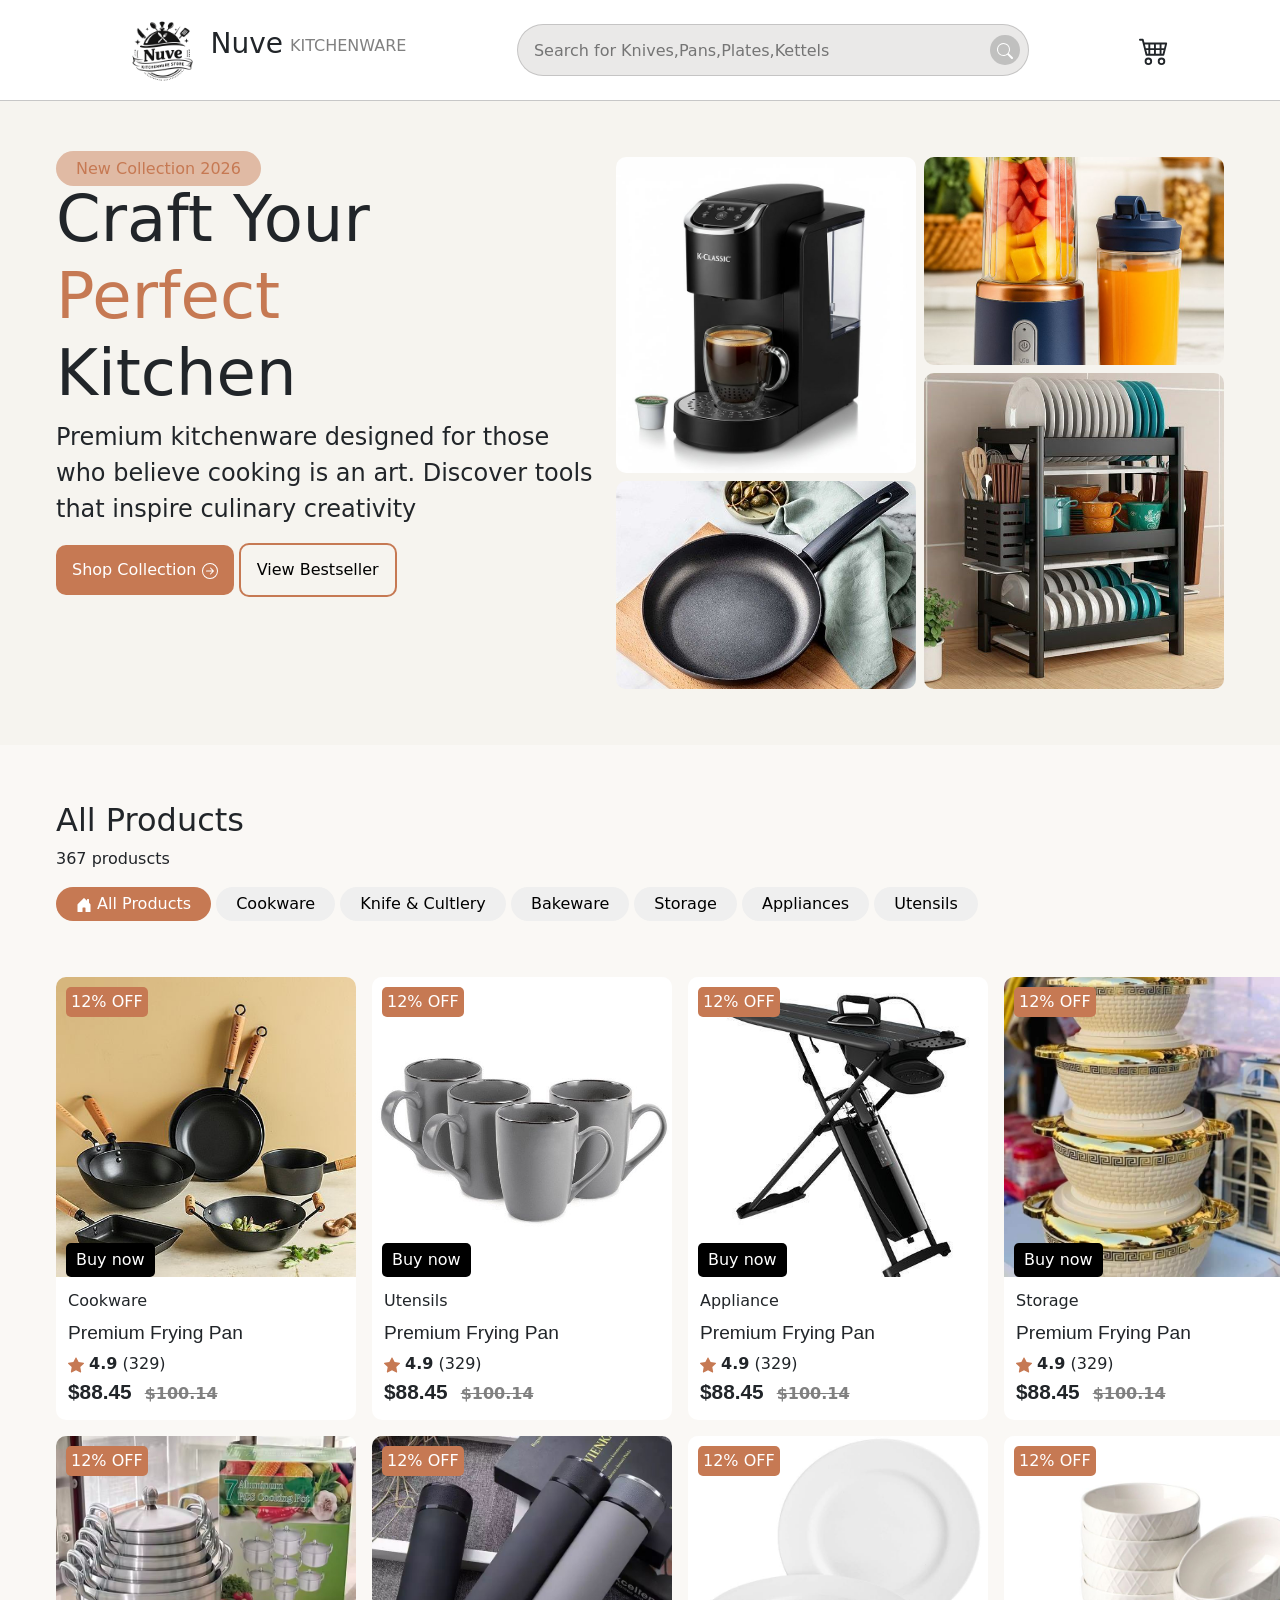
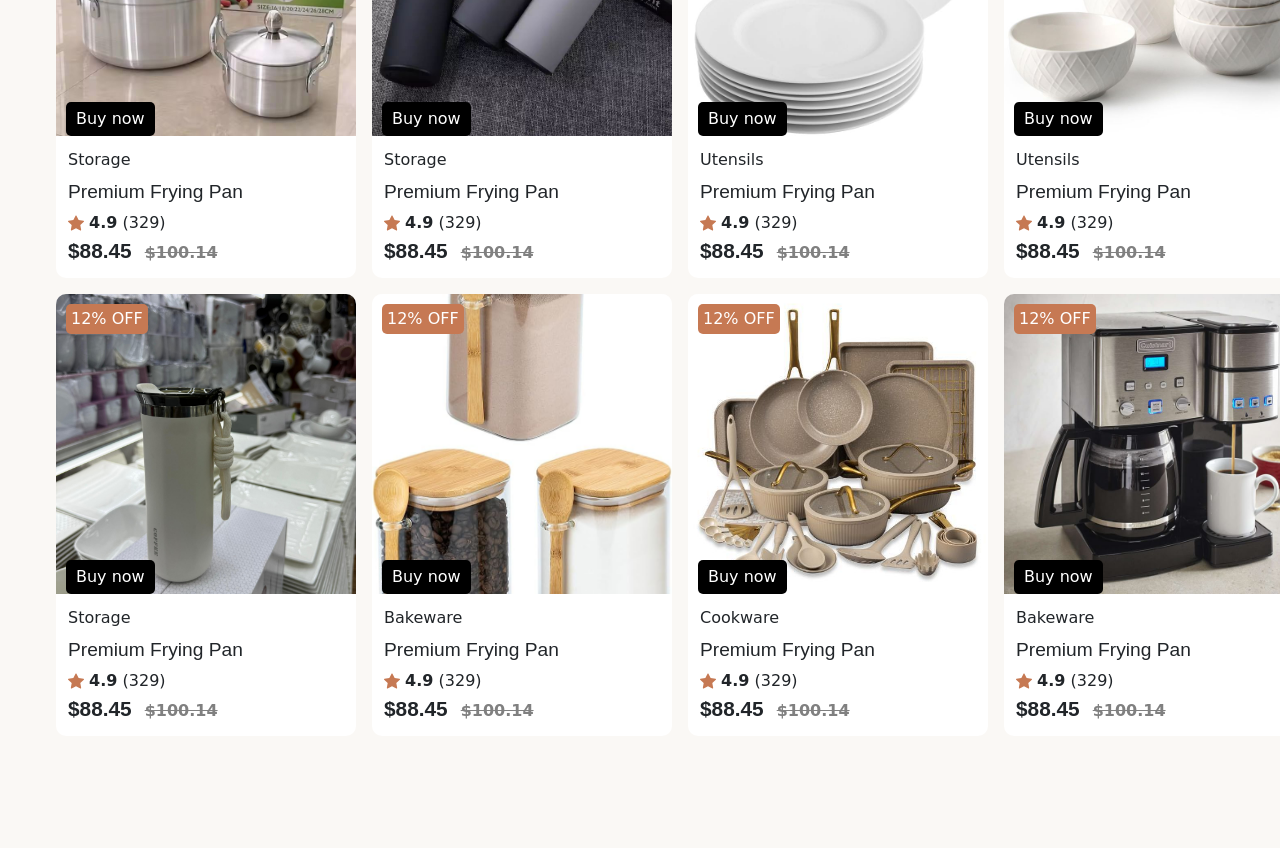
==== pages/index.html @ c063b645 "first commit" ====
<!DOCTYPE html>
<html lang="en">
<head>
    <meta charset="UTF-8">
    <meta name="viewport" content="width=device-width, initial-scale=1.0">
    <title>Nuve kitchenware</title>
    <link href="https://cdn.jsdelivr.net/npm/bootstrap@5.3.8/dist/css/bootstrap.min.css" rel="stylesheet" integrity="sha384-sRIl4kxILFvY47J16cr9ZwB07vP4J8+LH7qKQnuqkuIAvNWLzeN8tE5YBujZqJLB" crossorigin="anonymous">
    <link rel="icon" href="../images/Nuve Kitchenware logo design.png">
    <link rel="stylesheet" href="../css/main.css">
</head>
<body>
    <header>
            <div class="headerIcon">
                <div class="logo">
                    <img src="../images/Nuve Kitchenware logo design copy.png" alt="">
                </div>
                <div class="companyName">
                    <h3>Nuve</h3>
                    <p>KITCHENWARE</p>
                </div>  
            </div>

            <div class="searchbar" tabindex="0">
                <input type="search" placeholder="Search for Knives,Pans,Plates,Kettels">
                <button class="search">
                <svg xmlns="http://www.w3.org/2000/svg" width="16" height="16" fill="currentColor" class="bi bi-search" viewBox="0 0 16 16">
                <path d="M11.742 10.344a6.5 6.5 0 1 0-1.397 1.398h-.001q.044.06.098.115l3.85 3.85a1 1 0 0 0 1.415-1.414l-3.85-3.85a1 1 0 0 0-.115-.1zM12 6.5a5.5 5.5 0 1 1-11 0 5.5 5.5 0 0 1 11 0"/>
                </svg>
                </button>
            </div>

            <div class="cart">
                <svg xmlns="http://www.w3.org/2000/svg" width="30" height="30" fill="currentColor" class="bi bi-cart4" viewBox="0 0 16 16">
                <path d="M0 2.5A.5.5 0 0 1 .5 2H2a.5.5 0 0 1 .485.379L2.89 4H14.5a.5.5 0 0 1 .485.621l-1.5 6A.5.5 0 0 1 13 11H4a.5.5 0 0 1-.485-.379L1.61 3H.5a.5.5 0 0 1-.5-.5M3.14 5l.5 2H5V5zM6 5v2h2V5zm3 0v2h2V5zm3 0v2h1.36l.5-2zm1.11 3H12v2h.61zM11 8H9v2h2zM8 8H6v2h2zM5 8H3.89l.5 2H5zm0 5a1 1 0 1 0 0 2 1 1 0 0 0 0-2m-2 1a2 2 0 1 1 4 0 2 2 0 0 1-4 0m9-1a1 1 0 1 0 0 2 1 1 0 0 0 0-2m-2 1a2 2 0 1 1 4 0 2 2 0 0 1-4 0"/>
                </svg>
            </div>

    </header>

    <section class="landing-section ">
        <div>
            <span class="newCollection">New Collection <span class="year">2025</span></span>
            <h1>Craft Your <span class="colored">Perfect</span><br>
             Kitchen
            </h1>
            <p>Premium kitchenware designed for those who believe cooking is an art. Discover tools that inspire culinary creativity</p>
            <div class="buttons">
                <button class="viewshop">
                    Shop Collection  
                    <svg xmlns="http://www.w3.org/2000/svg" width="16" height="16" fill="currentColor" class="bi bi-arrow-right-circle" viewBox="0 0 16 16">
                    <path fill-rule="evenodd" d="M1 8a7 7 0 1 0 14 0A7 7 0 0 0 1 8m15 0A8 8 0 1 1 0 8a8 8 0 0 1 16 0M4.5 7.5a.5.5 0 0 0 0 1h5.793l-2.147 2.146a.5.5 0 0 0 .708.708l3-3a.5.5 0 0 0 0-.708l-3-3a.5.5 0 1 0-.708.708L10.293 7.5z"/>
                    </svg>
                </button>
                <button class="viewBestSeller">
                    View Bestseller
                </button>
            </div>
        </div>

        <div class="example-pics">
            <div id="grid1"> <img src="../images/K-Classic Single Serve K-Cup Pod Coffee Maker_ Fast and Convenient Coffee at Home.jpg" alt=""></div>
            <div id="grid2"><img src="../images/blenderrrr.jpg" alt=""></div>
            <div id="grid3"><img src="../images/Essteele Per Natura Nonstick Induction Open Skillet 20cm _ David Jones.jpg" alt=""></div>
            <div id="grid4"> <img src="../images/dish rack22.jpg" alt=""></div>
        </div>
    </section>

    <section class="productList">
        <h2>All Products</h2>
        <p><span class="totalNumberOfproduscts">367 produscts</span></p>
        <div class="categories">
            <button class="btnCOLOR allProductsbtn">
                <svg xmlns="http://www.w3.org/2000/svg" width="16" height="16" fill="currentColor" class="bi bi-house-door-fill" viewBox="0 0 16 16">
                <path d="M6.5 14.5v-3.505c0-.245.25-.495.5-.495h2c.25 0 .5.25.5.5v3.5a.5.5 0 0 0 .5.5h4a.5.5 0 0 0 .5-.5v-7a.5.5 0 0 0-.146-.354L13 5.793V2.5a.5.5 0 0 0-.5-.5h-1a.5.5 0 0 0-.5.5v1.293L8.354 1.146a.5.5 0 0 0-.708 0l-6 6A.5.5 0 0 0 1.5 7.5v7a.5.5 0 0 0 .5.5h4a.5.5 0 0 0 .5-.5"/>
                </svg> All Products
            </button>
            <button class="CookwareBtn">
                Cookware
            </button>
            <button>
                Knife & Cultlery
            </button>
            <button class="bakewareBtn">
                Bakeware
            </button>
            <button class="storageBtn">
                Storage
            </button>
            <button class="applianceBtn">
                Appliances
            </button>
            <button class="utensilsBtn">
                Utensils
            </button>
        </div>

        <section class="allProducts">
            <div class="productContainer cookware">
                <div class="product">
                    <span class="discount">12% OFF</span>
                    <div class="productImg">
                        <img src="../images/download (16).jpg" alt="">
                    </div>
                    <div class="cartProduct">
                        <svg xmlns="http://www.w3.org/2000/svg" width="22" height="22" fill="currentColor" class="bi bi-cart4" viewBox="0 0 16 16">
                        <path d="M0 2.5A.5.5 0 0 1 .5 2H2a.5.5 0 0 1 .485.379L2.89 4H14.5a.5.5 0 0 1 .485.621l-1.5 6A.5.5 0 0 1 13 11H4a.5.5 0 0 1-.485-.379L1.61 3H.5a.5.5 0 0 1-.5-.5M3.14 5l.5 2H5V5zM6 5v2h2V5zm3 0v2h2V5zm3 0v2h1.36l.5-2zm1.11 3H12v2h.61zM11 8H9v2h2zM8 8H6v2h2zM5 8H3.89l.5 2H5zm0 5a1 1 0 1 0 0 2 1 1 0 0 0 0-2m-2 1a2 2 0 1 1 4 0 2 2 0 0 1-4 0m9-1a1 1 0 1 0 0 2 1 1 0 0 0 0-2m-2 1a2 2 0 1 1 4 0 2 2 0 0 1-4 0"/>
                        </svg>
                    </div>
                    <div class="ordernow22">
                        <button class="orderBtn">Buy now</button>
                    </div>
                </div>
                <div class="product-dscptn">
                    <p>Cookware</p>
                    <h3>Premium Frying Pan</h3>
                    <p>
                        <svg xmlns="http://www.w3.org/2000/svg" width="16" height="16" fill="currentColor" class="bi bi-star-fill" viewBox="0 0 16 16">
                        <path d="M3.612 15.443c-.386.198-.824-.149-.746-.592l.83-4.73L.173 6.765c-.329-.314-.158-.888.283-.95l4.898-.696L7.538.792c.197-.39.73-.39.927 0l2.184 4.327 4.898.696c.441.062.612.636.282.95l-3.522 3.356.83 4.73c.078.443-.36.79-.746.592L8 13.187l-4.389 2.256z"/>
                        </svg> <span class="rate">4.9</span> (329)
                    </p>
                    <p class="price"><span class="boldPrice">$88.45</span>     <span class="crossedOut">$100.14</span></p>
                </div>

            </div>
            <div class="productContainer Utensils">
                <div class="product">
                    <span class="discount">12% OFF</span>
                    <div class="productImg">
                        <img src="../images/gray cups.jpeg" alt="">
                    </div>
                    <div class="cartProduct">
                        <svg xmlns="http://www.w3.org/2000/svg" width="22" height="22" fill="currentColor" class="bi bi-cart4" viewBox="0 0 16 16">
                        <path d="M0 2.5A.5.5 0 0 1 .5 2H2a.5.5 0 0 1 .485.379L2.89 4H14.5a.5.5 0 0 1 .485.621l-1.5 6A.5.5 0 0 1 13 11H4a.5.5 0 0 1-.485-.379L1.61 3H.5a.5.5 0 0 1-.5-.5M3.14 5l.5 2H5V5zM6 5v2h2V5zm3 0v2h2V5zm3 0v2h1.36l.5-2zm1.11 3H12v2h.61zM11 8H9v2h2zM8 8H6v2h2zM5 8H3.89l.5 2H5zm0 5a1 1 0 1 0 0 2 1 1 0 0 0 0-2m-2 1a2 2 0 1 1 4 0 2 2 0 0 1-4 0m9-1a1 1 0 1 0 0 2 1 1 0 0 0 0-2m-2 1a2 2 0 1 1 4 0 2 2 0 0 1-4 0"/>
                        </svg>
                    </div>
                    <div class="ordernow22">
                        <button class="orderBtn">Buy now</button>
                    </div>
                </div>
                <div class="product-dscptn">
                    <p>Utensils</p>
                    <h3>Premium Frying Pan</h3>
                    <p>
                        <svg xmlns="http://www.w3.org/2000/svg" width="16" height="16" fill="currentColor" class="bi bi-star-fill" viewBox="0 0 16 16">
                        <path d="M3.612 15.443c-.386.198-.824-.149-.746-.592l.83-4.73L.173 6.765c-.329-.314-.158-.888.283-.95l4.898-.696L7.538.792c.197-.39.73-.39.927 0l2.184 4.327 4.898.696c.441.062.612.636.282.95l-3.522 3.356.83 4.73c.078.443-.36.79-.746.592L8 13.187l-4.389 2.256z"/>
                        </svg> <span class="rate">4.9</span> (329)
                    </p>
                    <p class="price"><span class="boldPrice">$88.45</span>     <span class="crossedOut">$100.14</span></p>
                </div>

            </div>
            <div class="productContainer appliance">
                <div class="product">
                    <span class="discount">12% OFF</span>
                    <div class="productImg">
                        <img src="../images/adjustable iriorning board.jpeg" alt="">
                    </div>
                    <div class="cartProduct">
                        <svg xmlns="http://www.w3.org/2000/svg" width="22" height="22" fill="currentColor" class="bi bi-cart4" viewBox="0 0 16 16">
                        <path d="M0 2.5A.5.5 0 0 1 .5 2H2a.5.5 0 0 1 .485.379L2.89 4H14.5a.5.5 0 0 1 .485.621l-1.5 6A.5.5 0 0 1 13 11H4a.5.5 0 0 1-.485-.379L1.61 3H.5a.5.5 0 0 1-.5-.5M3.14 5l.5 2H5V5zM6 5v2h2V5zm3 0v2h2V5zm3 0v2h1.36l.5-2zm1.11 3H12v2h.61zM11 8H9v2h2zM8 8H6v2h2zM5 8H3.89l.5 2H5zm0 5a1 1 0 1 0 0 2 1 1 0 0 0 0-2m-2 1a2 2 0 1 1 4 0 2 2 0 0 1-4 0m9-1a1 1 0 1 0 0 2 1 1 0 0 0 0-2m-2 1a2 2 0 1 1 4 0 2 2 0 0 1-4 0"/>
                        </svg>
                    </div>
                    <div class="ordernow22">
                        <button class="orderBtn">Buy now</button>
                    </div>
                </div>
                <div class="product-dscptn">
                    <p>Appliance</p>
                    <h3>Premium Frying Pan</h3>
                    <p>
                        <svg xmlns="http://www.w3.org/2000/svg" width="16" height="16" fill="currentColor" class="bi bi-star-fill" viewBox="0 0 16 16">
                        <path d="M3.612 15.443c-.386.198-.824-.149-.746-.592l.83-4.73L.173 6.765c-.329-.314-.158-.888.283-.95l4.898-.696L7.538.792c.197-.39.73-.39.927 0l2.184 4.327 4.898.696c.441.062.612.636.282.95l-3.522 3.356.83 4.73c.078.443-.36.79-.746.592L8 13.187l-4.389 2.256z"/>
                        </svg> <span class="rate">4.9</span> (329)
                    </p>
                    <p class="price"><span class="boldPrice">$88.45</span>     <span class="crossedOut">$100.14</span></p>
                </div>

            </div>
            <div class="productContainer storage">
                <div class="product">
                    <span class="discount">12% OFF</span>
                    <div class="productImg">
                        <img src="../images/gold diner set.jpg" alt="">
                    </div>
                    <div class="cartProduct">
                        <svg xmlns="http://www.w3.org/2000/svg" width="22" height="22" fill="currentColor" class="bi bi-cart4" viewBox="0 0 16 16">
                        <path d="M0 2.5A.5.5 0 0 1 .5 2H2a.5.5 0 0 1 .485.379L2.89 4H14.5a.5.5 0 0 1 .485.621l-1.5 6A.5.5 0 0 1 13 11H4a.5.5 0 0 1-.485-.379L1.61 3H.5a.5.5 0 0 1-.5-.5M3.14 5l.5 2H5V5zM6 5v2h2V5zm3 0v2h2V5zm3 0v2h1.36l.5-2zm1.11 3H12v2h.61zM11 8H9v2h2zM8 8H6v2h2zM5 8H3.89l.5 2H5zm0 5a1 1 0 1 0 0 2 1 1 0 0 0 0-2m-2 1a2 2 0 1 1 4 0 2 2 0 0 1-4 0m9-1a1 1 0 1 0 0 2 1 1 0 0 0 0-2m-2 1a2 2 0 1 1 4 0 2 2 0 0 1-4 0"/>
                        </svg>
                    </div>
                    <div class="ordernow22">
                        <button class="orderBtn">Buy now</button>
                    </div>
                </div>
                <div class="product-dscptn">
                    <p>Storage</p>
                    <h3>Premium Frying Pan</h3>
                    <p>
                        <svg xmlns="http://www.w3.org/2000/svg" width="16" height="16" fill="currentColor" class="bi bi-star-fill" viewBox="0 0 16 16">
                        <path d="M3.612 15.443c-.386.198-.824-.149-.746-.592l.83-4.73L.173 6.765c-.329-.314-.158-.888.283-.95l4.898-.696L7.538.792c.197-.39.73-.39.927 0l2.184 4.327 4.898.696c.441.062.612.636.282.95l-3.522 3.356.83 4.73c.078.443-.36.79-.746.592L8 13.187l-4.389 2.256z"/>
                        </svg> <span class="rate">4.9</span> (329)
                    </p>
                    <p class="price"><span class="boldPrice">$88.45</span>     <span class="crossedOut">$100.14</span></p>
                </div>

            </div>
            <div class="productContainer storage">
                <div class="product">
                    <span class="discount">12% OFF</span>
                    <div class="productImg">
                        <img src="../images/Aluminium.jpg" alt="">
                    </div>
                    <div class="cartProduct">
                        <svg xmlns="http://www.w3.org/2000/svg" width="22" height="22" fill="currentColor" class="bi bi-cart4" viewBox="0 0 16 16">
                        <path d="M0 2.5A.5.5 0 0 1 .5 2H2a.5.5 0 0 1 .485.379L2.89 4H14.5a.5.5 0 0 1 .485.621l-1.5 6A.5.5 0 0 1 13 11H4a.5.5 0 0 1-.485-.379L1.61 3H.5a.5.5 0 0 1-.5-.5M3.14 5l.5 2H5V5zM6 5v2h2V5zm3 0v2h2V5zm3 0v2h1.36l.5-2zm1.11 3H12v2h.61zM11 8H9v2h2zM8 8H6v2h2zM5 8H3.89l.5 2H5zm0 5a1 1 0 1 0 0 2 1 1 0 0 0 0-2m-2 1a2 2 0 1 1 4 0 2 2 0 0 1-4 0m9-1a1 1 0 1 0 0 2 1 1 0 0 0 0-2m-2 1a2 2 0 1 1 4 0 2 2 0 0 1-4 0"/>
                        </svg>
                    </div>
                    <div class="ordernow22">
                        <button class="orderBtn">Buy now</button>
                    </div>
                </div>
                <div class="product-dscptn">
                    <p>Storage</p>
                    <h3>Premium Frying Pan</h3>
                    <p>
                        <svg xmlns="http://www.w3.org/2000/svg" width="16" height="16" fill="currentColor" class="bi bi-star-fill" viewBox="0 0 16 16">
                        <path d="M3.612 15.443c-.386.198-.824-.149-.746-.592l.83-4.73L.173 6.765c-.329-.314-.158-.888.283-.95l4.898-.696L7.538.792c.197-.39.73-.39.927 0l2.184 4.327 4.898.696c.441.062.612.636.282.95l-3.522 3.356.83 4.73c.078.443-.36.79-.746.592L8 13.187l-4.389 2.256z"/>
                        </svg> <span class="rate">4.9</span> (329)
                    </p>
                    <p class="price"><span class="boldPrice">$88.45</span>     <span class="crossedOut">$100.14</span></p>
                </div>

            </div>
            <div class="productContainer storage">
                <div class="product">
                    <span class="discount">12% OFF</span>
                    <div class="productImg">
                        <img src="../images/bottle.jpeg" alt="">
                    </div>
                    <div class="cartProduct">
                        <svg xmlns="http://www.w3.org/2000/svg" width="22" height="22" fill="currentColor" class="bi bi-cart4" viewBox="0 0 16 16">
                        <path d="M0 2.5A.5.5 0 0 1 .5 2H2a.5.5 0 0 1 .485.379L2.89 4H14.5a.5.5 0 0 1 .485.621l-1.5 6A.5.5 0 0 1 13 11H4a.5.5 0 0 1-.485-.379L1.61 3H.5a.5.5 0 0 1-.5-.5M3.14 5l.5 2H5V5zM6 5v2h2V5zm3 0v2h2V5zm3 0v2h1.36l.5-2zm1.11 3H12v2h.61zM11 8H9v2h2zM8 8H6v2h2zM5 8H3.89l.5 2H5zm0 5a1 1 0 1 0 0 2 1 1 0 0 0 0-2m-2 1a2 2 0 1 1 4 0 2 2 0 0 1-4 0m9-1a1 1 0 1 0 0 2 1 1 0 0 0 0-2m-2 1a2 2 0 1 1 4 0 2 2 0 0 1-4 0"/>
                        </svg>
                    </div>
                    <div class="ordernow22">
                        <button class="orderBtn">Buy now</button>
                    </div>
                </div>
                <div class="product-dscptn">
                    <p>Storage</p>
                    <h3>Premium Frying Pan</h3>
                    <p>
                        <svg xmlns="http://www.w3.org/2000/svg" width="16" height="16" fill="currentColor" class="bi bi-star-fill" viewBox="0 0 16 16">
                        <path d="M3.612 15.443c-.386.198-.824-.149-.746-.592l.83-4.73L.173 6.765c-.329-.314-.158-.888.283-.95l4.898-.696L7.538.792c.197-.39.73-.39.927 0l2.184 4.327 4.898.696c.441.062.612.636.282.95l-3.522 3.356.83 4.73c.078.443-.36.79-.746.592L8 13.187l-4.389 2.256z"/>
                        </svg> <span class="rate">4.9</span> (329)
                    </p>
                    <p class="price"><span class="boldPrice">$88.45</span>     <span class="crossedOut">$100.14</span></p>
                </div>

            </div>
            <div class="productContainer Utensils">
                <div class="product">
                    <span class="discount">12% OFF</span>
                    <div class="productImg">
                        <img src="../images/plates.jpeg" alt="">
                    </div>
                    <div class="cartProduct">
                        <svg xmlns="http://www.w3.org/2000/svg" width="22" height="22" fill="currentColor" class="bi bi-cart4" viewBox="0 0 16 16">
                        <path d="M0 2.5A.5.5 0 0 1 .5 2H2a.5.5 0 0 1 .485.379L2.89 4H14.5a.5.5 0 0 1 .485.621l-1.5 6A.5.5 0 0 1 13 11H4a.5.5 0 0 1-.485-.379L1.61 3H.5a.5.5 0 0 1-.5-.5M3.14 5l.5 2H5V5zM6 5v2h2V5zm3 0v2h2V5zm3 0v2h1.36l.5-2zm1.11 3H12v2h.61zM11 8H9v2h2zM8 8H6v2h2zM5 8H3.89l.5 2H5zm0 5a1 1 0 1 0 0 2 1 1 0 0 0 0-2m-2 1a2 2 0 1 1 4 0 2 2 0 0 1-4 0m9-1a1 1 0 1 0 0 2 1 1 0 0 0 0-2m-2 1a2 2 0 1 1 4 0 2 2 0 0 1-4 0"/>
                        </svg>
                    </div>
                    <div class="ordernow22">
                        <button class="orderBtn">Buy now</button>
                    </div>
                </div>
                <div class="product-dscptn">
                    <p>Utensils</p>
                    <h3>Premium Frying Pan</h3>
                    <p>
                        <svg xmlns="http://www.w3.org/2000/svg" width="16" height="16" fill="currentColor" class="bi bi-star-fill" viewBox="0 0 16 16">
                        <path d="M3.612 15.443c-.386.198-.824-.149-.746-.592l.83-4.73L.173 6.765c-.329-.314-.158-.888.283-.95l4.898-.696L7.538.792c.197-.39.73-.39.927 0l2.184 4.327 4.898.696c.441.062.612.636.282.95l-3.522 3.356.83 4.73c.078.443-.36.79-.746.592L8 13.187l-4.389 2.256z"/>
                        </svg> <span class="rate">4.9</span> (329)
                    </p>
                    <p class="price"><span class="boldPrice">$88.45</span>     <span class="crossedOut">$100.14</span></p>
                </div>

            </div>
            <div class="productContainer Utensils">
                <div class="product">
                    <span class="discount">12% OFF</span>
                    <div class="productImg">
                        <img src="../images/white bowel.jpeg" alt="">
                    </div>
                    <div class="cartProduct">
                        <svg xmlns="http://www.w3.org/2000/svg" width="22" height="22" fill="currentColor" class="bi bi-cart4" viewBox="0 0 16 16">
                        <path d="M0 2.5A.5.5 0 0 1 .5 2H2a.5.5 0 0 1 .485.379L2.89 4H14.5a.5.5 0 0 1 .485.621l-1.5 6A.5.5 0 0 1 13 11H4a.5.5 0 0 1-.485-.379L1.61 3H.5a.5.5 0 0 1-.5-.5M3.14 5l.5 2H5V5zM6 5v2h2V5zm3 0v2h2V5zm3 0v2h1.36l.5-2zm1.11 3H12v2h.61zM11 8H9v2h2zM8 8H6v2h2zM5 8H3.89l.5 2H5zm0 5a1 1 0 1 0 0 2 1 1 0 0 0 0-2m-2 1a2 2 0 1 1 4 0 2 2 0 0 1-4 0m9-1a1 1 0 1 0 0 2 1 1 0 0 0 0-2m-2 1a2 2 0 1 1 4 0 2 2 0 0 1-4 0"/>
                        </svg>
                    </div>
                    <div class="ordernow22">
                        <button class="orderBtn">Buy now</button>
                    </div>
                </div>
                <div class="product-dscptn">
                    <p>Utensils</p>
                    <h3>Premium Frying Pan</h3>
                    <p>
                        <svg xmlns="http://www.w3.org/2000/svg" width="16" height="16" fill="currentColor" class="bi bi-star-fill" viewBox="0 0 16 16">
                        <path d="M3.612 15.443c-.386.198-.824-.149-.746-.592l.83-4.73L.173 6.765c-.329-.314-.158-.888.283-.95l4.898-.696L7.538.792c.197-.39.73-.39.927 0l2.184 4.327 4.898.696c.441.062.612.636.282.95l-3.522 3.356.83 4.73c.078.443-.36.79-.746.592L8 13.187l-4.389 2.256z"/>
                        </svg> <span class="rate">4.9</span> (329)
                    </p>
                    <p class="price"><span class="boldPrice">$88.45</span>     <span class="crossedOut">$100.14</span></p>
                </div>

            </div>
            <div class="productContainer storage">
                <div class="product">
                    <span class="discount">12% OFF</span>
                    <div class="productImg">
                        <img src="../images/cool vacum cup.jpeg" alt="">
                    </div>
                    <div class="cartProduct">
                        <svg xmlns="http://www.w3.org/2000/svg" width="22" height="22" fill="currentColor" class="bi bi-cart4" viewBox="0 0 16 16">
                        <path d="M0 2.5A.5.5 0 0 1 .5 2H2a.5.5 0 0 1 .485.379L2.89 4H14.5a.5.5 0 0 1 .485.621l-1.5 6A.5.5 0 0 1 13 11H4a.5.5 0 0 1-.485-.379L1.61 3H.5a.5.5 0 0 1-.5-.5M3.14 5l.5 2H5V5zM6 5v2h2V5zm3 0v2h2V5zm3 0v2h1.36l.5-2zm1.11 3H12v2h.61zM11 8H9v2h2zM8 8H6v2h2zM5 8H3.89l.5 2H5zm0 5a1 1 0 1 0 0 2 1 1 0 0 0 0-2m-2 1a2 2 0 1 1 4 0 2 2 0 0 1-4 0m9-1a1 1 0 1 0 0 2 1 1 0 0 0 0-2m-2 1a2 2 0 1 1 4 0 2 2 0 0 1-4 0"/>
                        </svg>
                    </div>
                    <div class="ordernow22">
                        <button class="orderBtn">Buy now</button>
                    </div>
                </div>
                <div class="product-dscptn">
                    <p>Storage</p>
                    <h3>Premium Frying Pan</h3>
                    <p>
                        <svg xmlns="http://www.w3.org/2000/svg" width="16" height="16" fill="currentColor" class="bi bi-star-fill" viewBox="0 0 16 16">
                        <path d="M3.612 15.443c-.386.198-.824-.149-.746-.592l.83-4.73L.173 6.765c-.329-.314-.158-.888.283-.95l4.898-.696L7.538.792c.197-.39.73-.39.927 0l2.184 4.327 4.898.696c.441.062.612.636.282.95l-3.522 3.356.83 4.73c.078.443-.36.79-.746.592L8 13.187l-4.389 2.256z"/>
                        </svg> <span class="rate">4.9</span> (329)
                    </p>
                    <p class="price"><span class="boldPrice">$88.45</span>     <span class="crossedOut">$100.14</span></p>
                </div>

            </div>
            <div class="productContainer bakeware">
                <div class="product">
                    <span class="discount">12% OFF</span>
                    <div class="productImg">
                        <img src="../images/sugar salt.jpeg" alt="">
                    </div>
                    <div class="cartProduct">
                        <svg xmlns="http://www.w3.org/2000/svg" width="22" height="22" fill="currentColor" class="bi bi-cart4" viewBox="0 0 16 16">
                        <path d="M0 2.5A.5.5 0 0 1 .5 2H2a.5.5 0 0 1 .485.379L2.89 4H14.5a.5.5 0 0 1 .485.621l-1.5 6A.5.5 0 0 1 13 11H4a.5.5 0 0 1-.485-.379L1.61 3H.5a.5.5 0 0 1-.5-.5M3.14 5l.5 2H5V5zM6 5v2h2V5zm3 0v2h2V5zm3 0v2h1.36l.5-2zm1.11 3H12v2h.61zM11 8H9v2h2zM8 8H6v2h2zM5 8H3.89l.5 2H5zm0 5a1 1 0 1 0 0 2 1 1 0 0 0 0-2m-2 1a2 2 0 1 1 4 0 2 2 0 0 1-4 0m9-1a1 1 0 1 0 0 2 1 1 0 0 0 0-2m-2 1a2 2 0 1 1 4 0 2 2 0 0 1-4 0"/>
                        </svg>
                    </div>
                    <div class="ordernow22">
                        <button class="orderBtn">Buy now</button>
                    </div>
                </div>
                <div class="product-dscptn">
                    <p>Bakeware</p>
                    <h3>Premium Frying Pan</h3>
                    <p>
                        <svg xmlns="http://www.w3.org/2000/svg" width="16" height="16" fill="currentColor" class="bi bi-star-fill" viewBox="0 0 16 16">
                        <path d="M3.612 15.443c-.386.198-.824-.149-.746-.592l.83-4.73L.173 6.765c-.329-.314-.158-.888.283-.95l4.898-.696L7.538.792c.197-.39.73-.39.927 0l2.184 4.327 4.898.696c.441.062.612.636.282.95l-3.522 3.356.83 4.73c.078.443-.36.79-.746.592L8 13.187l-4.389 2.256z"/>
                        </svg> <span class="rate">4.9</span> (329)
                    </p>
                    <p class="price"><span class="boldPrice">$88.45</span>     <span class="crossedOut">$100.14</span></p>
                </div>

            </div>
            <div class="productContainer cookware">
                <div class="product">
                    <span class="discount">12% OFF</span>
                    <div class="productImg">
                        <img src="../images/frying pan set.jpeg" alt="">
                    </div>
                    <div class="cartProduct">
                        <svg xmlns="http://www.w3.org/2000/svg" width="22" height="22" fill="currentColor" class="bi bi-cart4" viewBox="0 0 16 16">
                        <path d="M0 2.5A.5.5 0 0 1 .5 2H2a.5.5 0 0 1 .485.379L2.89 4H14.5a.5.5 0 0 1 .485.621l-1.5 6A.5.5 0 0 1 13 11H4a.5.5 0 0 1-.485-.379L1.61 3H.5a.5.5 0 0 1-.5-.5M3.14 5l.5 2H5V5zM6 5v2h2V5zm3 0v2h2V5zm3 0v2h1.36l.5-2zm1.11 3H12v2h.61zM11 8H9v2h2zM8 8H6v2h2zM5 8H3.89l.5 2H5zm0 5a1 1 0 1 0 0 2 1 1 0 0 0 0-2m-2 1a2 2 0 1 1 4 0 2 2 0 0 1-4 0m9-1a1 1 0 1 0 0 2 1 1 0 0 0 0-2m-2 1a2 2 0 1 1 4 0 2 2 0 0 1-4 0"/>
                        </svg>
                    </div>
                    <div class="ordernow22">
                        <button class="orderBtn">Buy now</button>
                    </div>
                </div>
                <div class="product-dscptn">
                    <p>Cookware</p>
                    <h3>Premium Frying Pan</h3>
                    <p>
                        <svg xmlns="http://www.w3.org/2000/svg" width="16" height="16" fill="currentColor" class="bi bi-star-fill" viewBox="0 0 16 16">
                        <path d="M3.612 15.443c-.386.198-.824-.149-.746-.592l.83-4.73L.173 6.765c-.329-.314-.158-.888.283-.95l4.898-.696L7.538.792c.197-.39.73-.39.927 0l2.184 4.327 4.898.696c.441.062.612.636.282.95l-3.522 3.356.83 4.73c.078.443-.36.79-.746.592L8 13.187l-4.389 2.256z"/>
                        </svg> <span class="rate">4.9</span> (329)
                    </p>
                    <p class="price"><span class="boldPrice">$88.45</span>     <span class="crossedOut">$100.14</span></p>
                </div>

            </div>
            <div class="productContainer bakeware">
                <div class="product">
                    <span class="discount">12% OFF</span>
                    <div class="productImg">
                        <img src="../images/download (15).jpg" alt="">
                    </div>
                    <div class="cartProduct">
                        <svg xmlns="http://www.w3.org/2000/svg" width="22" height="22" fill="currentColor" class="bi bi-cart4" viewBox="0 0 16 16">
                        <path d="M0 2.5A.5.5 0 0 1 .5 2H2a.5.5 0 0 1 .485.379L2.89 4H14.5a.5.5 0 0 1 .485.621l-1.5 6A.5.5 0 0 1 13 11H4a.5.5 0 0 1-.485-.379L1.61 3H.5a.5.5 0 0 1-.5-.5M3.14 5l.5 2H5V5zM6 5v2h2V5zm3 0v2h2V5zm3 0v2h1.36l.5-2zm1.11 3H12v2h.61zM11 8H9v2h2zM8 8H6v2h2zM5 8H3.89l.5 2H5zm0 5a1 1 0 1 0 0 2 1 1 0 0 0 0-2m-2 1a2 2 0 1 1 4 0 2 2 0 0 1-4 0m9-1a1 1 0 1 0 0 2 1 1 0 0 0 0-2m-2 1a2 2 0 1 1 4 0 2 2 0 0 1-4 0"/>
                        </svg>
                    </div>
                    <div class="ordernow22">
                        <button class="orderBtn">Buy now</button>
                    </div>
                </div>
                <div class="product-dscptn">
                    <p>Bakeware</p>
                    <h3>Premium Frying Pan</h3>
                    <p>
                        <svg xmlns="http://www.w3.org/2000/svg" width="16" height="16" fill="currentColor" class="bi bi-star-fill" viewBox="0 0 16 16">
                        <path d="M3.612 15.443c-.386.198-.824-.149-.746-.592l.83-4.73L.173 6.765c-.329-.314-.158-.888.283-.95l4.898-.696L7.538.792c.197-.39.73-.39.927 0l2.184 4.327 4.898.696c.441.062.612.636.282.95l-3.522 3.356.83 4.73c.078.443-.36.79-.746.592L8 13.187l-4.389 2.256z"/>
                        </svg> <span class="rate">4.9</span> (329)
                    </p>
                    <p class="price"><span class="boldPrice">$88.45</span>     <span class="crossedOut">$100.14</span></p>
                </div>

            </div>
            <div class="productContainer Utensils none">
                <div class="product">
                    <span class="discount">12% OFF</span>
                    <div class="productImg">
                        <img src="../images/1litter TEFAL flask.jpeg" alt="">
                    </div>
                    <div class="cartProduct">
                        <svg xmlns="http://www.w3.org/2000/svg" width="22" height="22" fill="currentColor" class="bi bi-cart4" viewBox="0 0 16 16">
                        <path d="M0 2.5A.5.5 0 0 1 .5 2H2a.5.5 0 0 1 .485.379L2.89 4H14.5a.5.5 0 0 1 .485.621l-1.5 6A.5.5 0 0 1 13 11H4a.5.5 0 0 1-.485-.379L1.61 3H.5a.5.5 0 0 1-.5-.5M3.14 5l.5 2H5V5zM6 5v2h2V5zm3 0v2h2V5zm3 0v2h1.36l.5-2zm1.11 3H12v2h.61zM11 8H9v2h2zM8 8H6v2h2zM5 8H3.89l.5 2H5zm0 5a1 1 0 1 0 0 2 1 1 0 0 0 0-2m-2 1a2 2 0 1 1 4 0 2 2 0 0 1-4 0m9-1a1 1 0 1 0 0 2 1 1 0 0 0 0-2m-2 1a2 2 0 1 1 4 0 2 2 0 0 1-4 0"/>
                        </svg>
                    </div>
                    <div class="ordernow22">
                        <button class="orderBtn">Buy now</button>
                    </div>
                </div>
                <div class="product-dscptn">
                    <p>Utensils</p>
                    <h3>Premium Frying Pan</h3>
                    <p>
                        <svg xmlns="http://www.w3.org/2000/svg" width="16" height="16" fill="currentColor" class="bi bi-star-fill" viewBox="0 0 16 16">
                        <path d="M3.612 15.443c-.386.198-.824-.149-.746-.592l.83-4.73L.173 6.765c-.329-.314-.158-.888.283-.95l4.898-.696L7.538.792c.197-.39.73-.39.927 0l2.184 4.327 4.898.696c.441.062.612.636.282.95l-3.522 3.356.83 4.73c.078.443-.36.79-.746.592L8 13.187l-4.389 2.256z"/>
                        </svg> <span class="rate">4.9</span> (329)
                    </p>
                    <p class="price"><span class="boldPrice">$88.45</span>     <span class="crossedOut">$100.14</span></p>
                </div>

            </div>
            <div class="productContainer storage none">
                <div class="product">
                    <span class="discount">12% OFF</span>
                    <div class="productImg">
                        <img src="../images/storage canz.jpeg" alt="">
                    </div>
                    <div class="cartProduct">
                        <svg xmlns="http://www.w3.org/2000/svg" width="22" height="22" fill="currentColor" class="bi bi-cart4" viewBox="0 0 16 16">
                        <path d="M0 2.5A.5.5 0 0 1 .5 2H2a.5.5 0 0 1 .485.379L2.89 4H14.5a.5.5 0 0 1 .485.621l-1.5 6A.5.5 0 0 1 13 11H4a.5.5 0 0 1-.485-.379L1.61 3H.5a.5.5 0 0 1-.5-.5M3.14 5l.5 2H5V5zM6 5v2h2V5zm3 0v2h2V5zm3 0v2h1.36l.5-2zm1.11 3H12v2h.61zM11 8H9v2h2zM8 8H6v2h2zM5 8H3.89l.5 2H5zm0 5a1 1 0 1 0 0 2 1 1 0 0 0 0-2m-2 1a2 2 0 1 1 4 0 2 2 0 0 1-4 0m9-1a1 1 0 1 0 0 2 1 1 0 0 0 0-2m-2 1a2 2 0 1 1 4 0 2 2 0 0 1-4 0"/>
                        </svg>
                    </div>
                    <div class="ordernow22">
                        <button class="orderBtn">Buy now</button>
                    </div>
                </div>
                <div class="product-dscptn">
                    <p>Storage</p>
                    <h3>Premium Frying Pan</h3>
                    <p>
                        <svg xmlns="http://www.w3.org/2000/svg" width="16" height="16" fill="currentColor" class="bi bi-star-fill" viewBox="0 0 16 16">
                        <path d="M3.612 15.443c-.386.198-.824-.149-.746-.592l.83-4.73L.173 6.765c-.329-.314-.158-.888.283-.95l4.898-.696L7.538.792c.197-.39.73-.39.927 0l2.184 4.327 4.898.696c.441.062.612.636.282.95l-3.522 3.356.83 4.73c.078.443-.36.79-.746.592L8 13.187l-4.389 2.256z"/>
                        </svg> <span class="rate">4.9</span> (329)
                    </p>
                    <p class="price"><span class="boldPrice">$88.45</span>     <span class="crossedOut">$100.14</span></p>
                </div>

            </div>
            <div class="productContainer storage none">
                <div class="product">
                    <span class="discount">12% OFF</span>
                    <div class="productImg">
                        <img src="../images/girlish vacum cup.jpeg" alt="">
                    </div>
                    <div class="cartProduct">
                        <svg xmlns="http://www.w3.org/2000/svg" width="22" height="22" fill="currentColor" class="bi bi-cart4" viewBox="0 0 16 16">
                        <path d="M0 2.5A.5.5 0 0 1 .5 2H2a.5.5 0 0 1 .485.379L2.89 4H14.5a.5.5 0 0 1 .485.621l-1.5 6A.5.5 0 0 1 13 11H4a.5.5 0 0 1-.485-.379L1.61 3H.5a.5.5 0 0 1-.5-.5M3.14 5l.5 2H5V5zM6 5v2h2V5zm3 0v2h2V5zm3 0v2h1.36l.5-2zm1.11 3H12v2h.61zM11 8H9v2h2zM8 8H6v2h2zM5 8H3.89l.5 2H5zm0 5a1 1 0 1 0 0 2 1 1 0 0 0 0-2m-2 1a2 2 0 1 1 4 0 2 2 0 0 1-4 0m9-1a1 1 0 1 0 0 2 1 1 0 0 0 0-2m-2 1a2 2 0 1 1 4 0 2 2 0 0 1-4 0"/>
                        </svg>
                    </div>
                    <div class="ordernow22">
                        <button class="orderBtn">Buy now</button>
                    </div>
                </div>
                <div class="product-dscptn">
                    <p>Storage</p>
                    <h3>Premium Frying Pan</h3>
                    <p>
                        <svg xmlns="http://www.w3.org/2000/svg" width="16" height="16" fill="currentColor" class="bi bi-star-fill" viewBox="0 0 16 16">
                        <path d="M3.612 15.443c-.386.198-.824-.149-.746-.592l.83-4.73L.173 6.765c-.329-.314-.158-.888.283-.95l4.898-.696L7.538.792c.197-.39.73-.39.927 0l2.184 4.327 4.898.696c.441.062.612.636.282.95l-3.522 3.356.83 4.73c.078.443-.36.79-.746.592L8 13.187l-4.389 2.256z"/>
                        </svg> <span class="rate">4.9</span> (329)
                    </p>
                    <p class="price"><span class="boldPrice">$88.45</span>     <span class="crossedOut">$100.14</span></p>
                </div>

            </div>
            <div class="productContainer Utensils none">
                <div class="product">
                    <span class="discount">12% OFF</span>
                    <div class="productImg">
                        <img src="../images/32pcs luminac dinner sets.jpeg" alt="">
                    </div>
                    <div class="cartProduct">
                        <svg xmlns="http://www.w3.org/2000/svg" width="22" height="22" fill="currentColor" class="bi bi-cart4" viewBox="0 0 16 16">
                        <path d="M0 2.5A.5.5 0 0 1 .5 2H2a.5.5 0 0 1 .485.379L2.89 4H14.5a.5.5 0 0 1 .485.621l-1.5 6A.5.5 0 0 1 13 11H4a.5.5 0 0 1-.485-.379L1.61 3H.5a.5.5 0 0 1-.5-.5M3.14 5l.5 2H5V5zM6 5v2h2V5zm3 0v2h2V5zm3 0v2h1.36l.5-2zm1.11 3H12v2h.61zM11 8H9v2h2zM8 8H6v2h2zM5 8H3.89l.5 2H5zm0 5a1 1 0 1 0 0 2 1 1 0 0 0 0-2m-2 1a2 2 0 1 1 4 0 2 2 0 0 1-4 0m9-1a1 1 0 1 0 0 2 1 1 0 0 0 0-2m-2 1a2 2 0 1 1 4 0 2 2 0 0 1-4 0"/>
                        </svg>
                    </div>
                    <div class="ordernow22">
                        <button class="orderBtn">Buy now</button>
                    </div>
                </div>
                <div class="product-dscptn">
                    <p>Utensils</p>
                    <h3>Premium Frying Pan</h3>
                    <p>
                        <svg xmlns="http://www.w3.org/2000/svg" width="16" height="16" fill="currentColor" class="bi bi-star-fill" viewBox="0 0 16 16">
                        <path d="M3.612 15.443c-.386.198-.824-.149-.746-.592l.83-4.73L.173 6.765c-.329-.314-.158-.888.283-.95l4.898-.696L7.538.792c.197-.39.73-.39.927 0l2.184 4.327 4.898.696c.441.062.612.636.282.95l-3.522 3.356.83 4.73c.078.443-.36.79-.746.592L8 13.187l-4.389 2.256z"/>
                        </svg> <span class="rate">4.9</span> (329)
                    </p>
                    <p class="price"><span class="boldPrice">$88.45</span>     <span class="crossedOut">$100.14</span></p>
                </div>

            </div>
            <div class="productContainer storage none">
                <div class="product">
                    <span class="discount">12% OFF</span>
                    <div class="productImg">
                        <img src="../images/lv vacume cup.jpg" alt="">
                    </div>
                    <div class="cartProduct">
                        <svg xmlns="http://www.w3.org/2000/svg" width="22" height="22" fill="currentColor" class="bi bi-cart4" viewBox="0 0 16 16">
                        <path d="M0 2.5A.5.5 0 0 1 .5 2H2a.5.5 0 0 1 .485.379L2.89 4H14.5a.5.5 0 0 1 .485.621l-1.5 6A.5.5 0 0 1 13 11H4a.5.5 0 0 1-.485-.379L1.61 3H.5a.5.5 0 0 1-.5-.5M3.14 5l.5 2H5V5zM6 5v2h2V5zm3 0v2h2V5zm3 0v2h1.36l.5-2zm1.11 3H12v2h.61zM11 8H9v2h2zM8 8H6v2h2zM5 8H3.89l.5 2H5zm0 5a1 1 0 1 0 0 2 1 1 0 0 0 0-2m-2 1a2 2 0 1 1 4 0 2 2 0 0 1-4 0m9-1a1 1 0 1 0 0 2 1 1 0 0 0 0-2m-2 1a2 2 0 1 1 4 0 2 2 0 0 1-4 0"/>
                        </svg>
                    </div>
                    <div class="ordernow22">
                        <button class="orderBtn">Buy now</button>
                    </div>
                </div>
                <div class="product-dscptn">
                    <p>Storage</p>
                    <h3>Premium Frying Pan</h3>
                    <p>
                        <svg xmlns="http://www.w3.org/2000/svg" width="16" height="16" fill="currentColor" class="bi bi-star-fill" viewBox="0 0 16 16">
                        <path d="M3.612 15.443c-.386.198-.824-.149-.746-.592l.83-4.73L.173 6.765c-.329-.314-.158-.888.283-.95l4.898-.696L7.538.792c.197-.39.73-.39.927 0l2.184 4.327 4.898.696c.441.062.612.636.282.95l-3.522 3.356.83 4.73c.078.443-.36.79-.746.592L8 13.187l-4.389 2.256z"/>
                        </svg> <span class="rate">4.9</span> (329)
                    </p>
                    <p class="price"><span class="boldPrice">$88.45</span>     <span class="crossedOut">$100.14</span></p>
                </div>

            </div>
        </section>

    </section>
    

    <script src="../javascript/index.js"></script>
</body>
</html>
---- css/main.css ----
*{
    margin: 0;
    padding: 0;
    box-sizing: border-box;
}
img{
    width: 100%;
    height: 100%;
    object-fit: cover;
}
:root{
    --headerSpacing:12px;
    --textspacing:8px
    --componebt-padding:16px;
    --sectionSpacing:56px;
    --primarColor:#C67953;
    --neutalColor:#dfdedca6;
    --backgroundColor:#F6F4EF;

}



header{
    display: flex;
    justify-content: space-evenly;
    align-items: center;
    border-bottom: 1px solid #33333346;
    position: sticky;
    top: 0;
    background-color: rgba(255, 255, 255, 0.925);
    backdrop-filter: blur(10px);
    z-index: 999999;
}
.headerIcon,.companyName{
    display: flex;
}
.headerIcon{
    align-items: center;
}
.companyName{
    gap: 7px;
}
.companyName p{
    margin-top: 7px;
    color: gray;
}
.logo{
    width: 100px;
    height: 100px;
}

.searchbar{
    background-color:var(--neutalColor);
    border: 1PX solid #33333333;
    width: 40%;
    border-radius: 40px;
    display: flex;
    align-items: center;
}
.searchbar:focus-within{
   outline: 1px solid #C67953;
   border: none;
}
.searchbar input{
    width: 94%;
    border: none;
    height: 50px;
    background-color: transparent;
    border-radius: 40px;
    padding: 0 16px;
}
.searchbar input:focus{
    outline: none;
}
.search{
    width: 30px;
    height: 30px;
    border: none;
    margin-right: 8px;
    border-radius: 50%;
    background-color: rgba(161, 161, 161, 0.575);
    color: white;
}
.cart:hover >.bi-cart4{
    color: var(--primarColor);
}


.colored{
    color: var(--primarColor);
}

.landing-section{
    display: flex;
    padding: var(--sectionSpacing);
    gap: 1rem;
    background-color: #F6F4EF;
}
.newCollection{
    background-color: #c679537a;
    padding: 8px 20px;
    color: var(--primarColor);
    border-radius: 30px;
    margin-bottom: 32px;
}
.landing-section>div h1{
    font-size: 4rem;
}
.landing-section>div>p{
    font-size: 1.5rem;
}
.example-pics{
    display: grid;
    grid-template-columns: repeat(2,300px);
    grid-auto-rows: 100px;
    gap: 8px;
}
.example-pics div{
    /* width: 300px;
    height: 300px; */
    border-radius: 10px;
    overflow: hidden;
}
#grid1{
    grid-row: 1/4;
}
#grid2{
    grid-row: 1/3;
}
#grid3{
    grid-row: 4/6;
}
#grid4{
    grid-row: 3/6;
}

.viewBestSeller,.viewshop{
 padding: 13px 16px;
 border: none;
 border-radius: 10px;
}
.viewshop{
 background-color: var(--primarColor);
 color: white;
}
.viewBestSeller{
    border: 2px solid var(--primarColor);
    background-color: transparent;
}
.viewBestSeller:hover{
    background-color: var(--primarColor);
    color: white;
}


.productList{
    padding: var(--sectionSpacing);
}
.categories button{
    padding: 5px 20px;
    border-radius: 30px;
    border: none;
}
.categories button:hover{
    background-color: #c679535e;
    color: brown;
}
.btnCOLOR{
    background-color: #C67953;
    color: white;
}
.btnCOLOR:hover{
    background-color: #C67953 !important;
    color: white !important;
}
.productList{
    background-color: #FAF8F5;
}
.productContainer{
    background-color: white;
    width: 300px;
    border-radius: 10px;
    overflow: hidden;
}
.productContainer:hover{
    transition: all .5s;
    transform: translateY(-10px);
    box-shadow: 0 6px 5px -5px black;
}
.productContainer:hover .productImg img{
    transition: all .5s;
    transform: scale(1.05);
}
.productContainer:hover h3{
    color: var(--primarColor);
}
.productContainer:hover .cartProduct{
    opacity: 1;
}
.productImg{
    height: 300px;
    
}
.product{
    position: relative;
}
.discount,.cartProduct{
    position: absolute;
}
.discount{
    background-color: var(--primarColor);
    color: white;
    border-radius: 5px;
    padding: 3px 5px;
    left: 10px;
    top: 10px;
    font-weight:500;
    z-index: 45;
}
.none{
    display: none;
}

.cartProduct{
    background-color: white;
    opacity: 0;
    width: 45px;
    height: 45px;
    padding: 10px;
    border-radius: 50%;
    display: flex;
    justify-content: center;
    align-items: center;
    bottom: 15px;
    right: 8px;
}
.cartProduct:hover{
    background-color: var(--primarColor);
    color: white;
}
.product-dscptn{
    padding: var(--headerSpacing);
}
.product-dscptn h3{
    font-family: 'Trebuchet MS', 'Lucida Sans Unicode', 'Lucida Grande', 'Lucida Sans', Arial, sans-serif;
    font-size: 1.2rem;
    margin:8px 0px;
}
.product-dscptn p{
    margin:0;
}
.boldPrice{
    font-family: Arial, Helvetica, sans-serif;
    font-size: 1.3rem;
    font-weight: 700;
}
.crossedOut{
    text-decoration: line-through;
    margin-left: .5rem;
    font-weight: bolder;
    color: gray;
}
.bi-star-fill{
    color: var(--primarColor);
}
.rate{
    font-weight: bold;
}
.allProducts{
    display: grid;
    gap: 1rem;
    grid-template-columns: repeat(4,1fr);
    margin: 56px 0;
}
.ordernow22{
  
    position: absolute;
    
    left: 0;
    bottom: 0;
}
.orderBtn:hover{
    color:white;
    background-color: #333;
    padding: 5px 10px;
    margin-left: 10px;
}
.orderBtn{
    color: white;
    background-color: black;
    border: none;
    padding: 5px 10px;
    margin-left: 10px;
    border-radius: 5px;
}
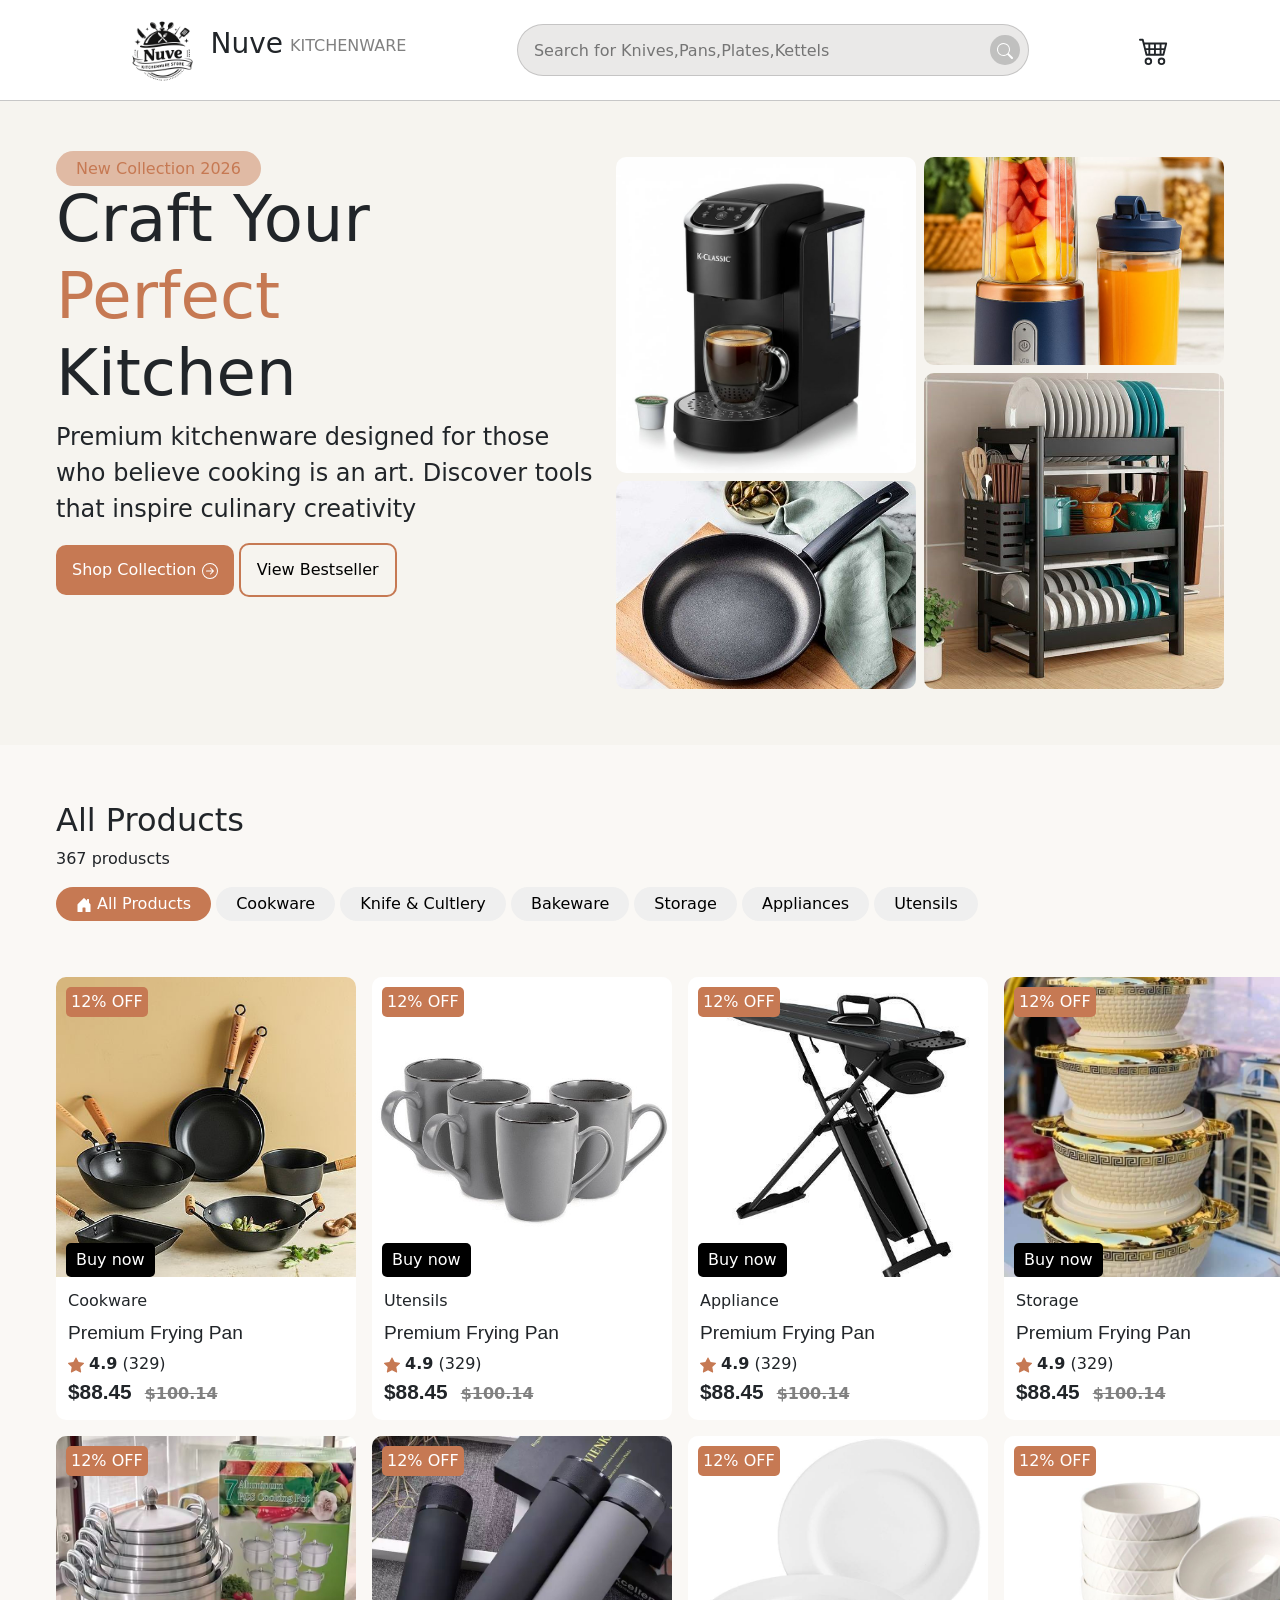
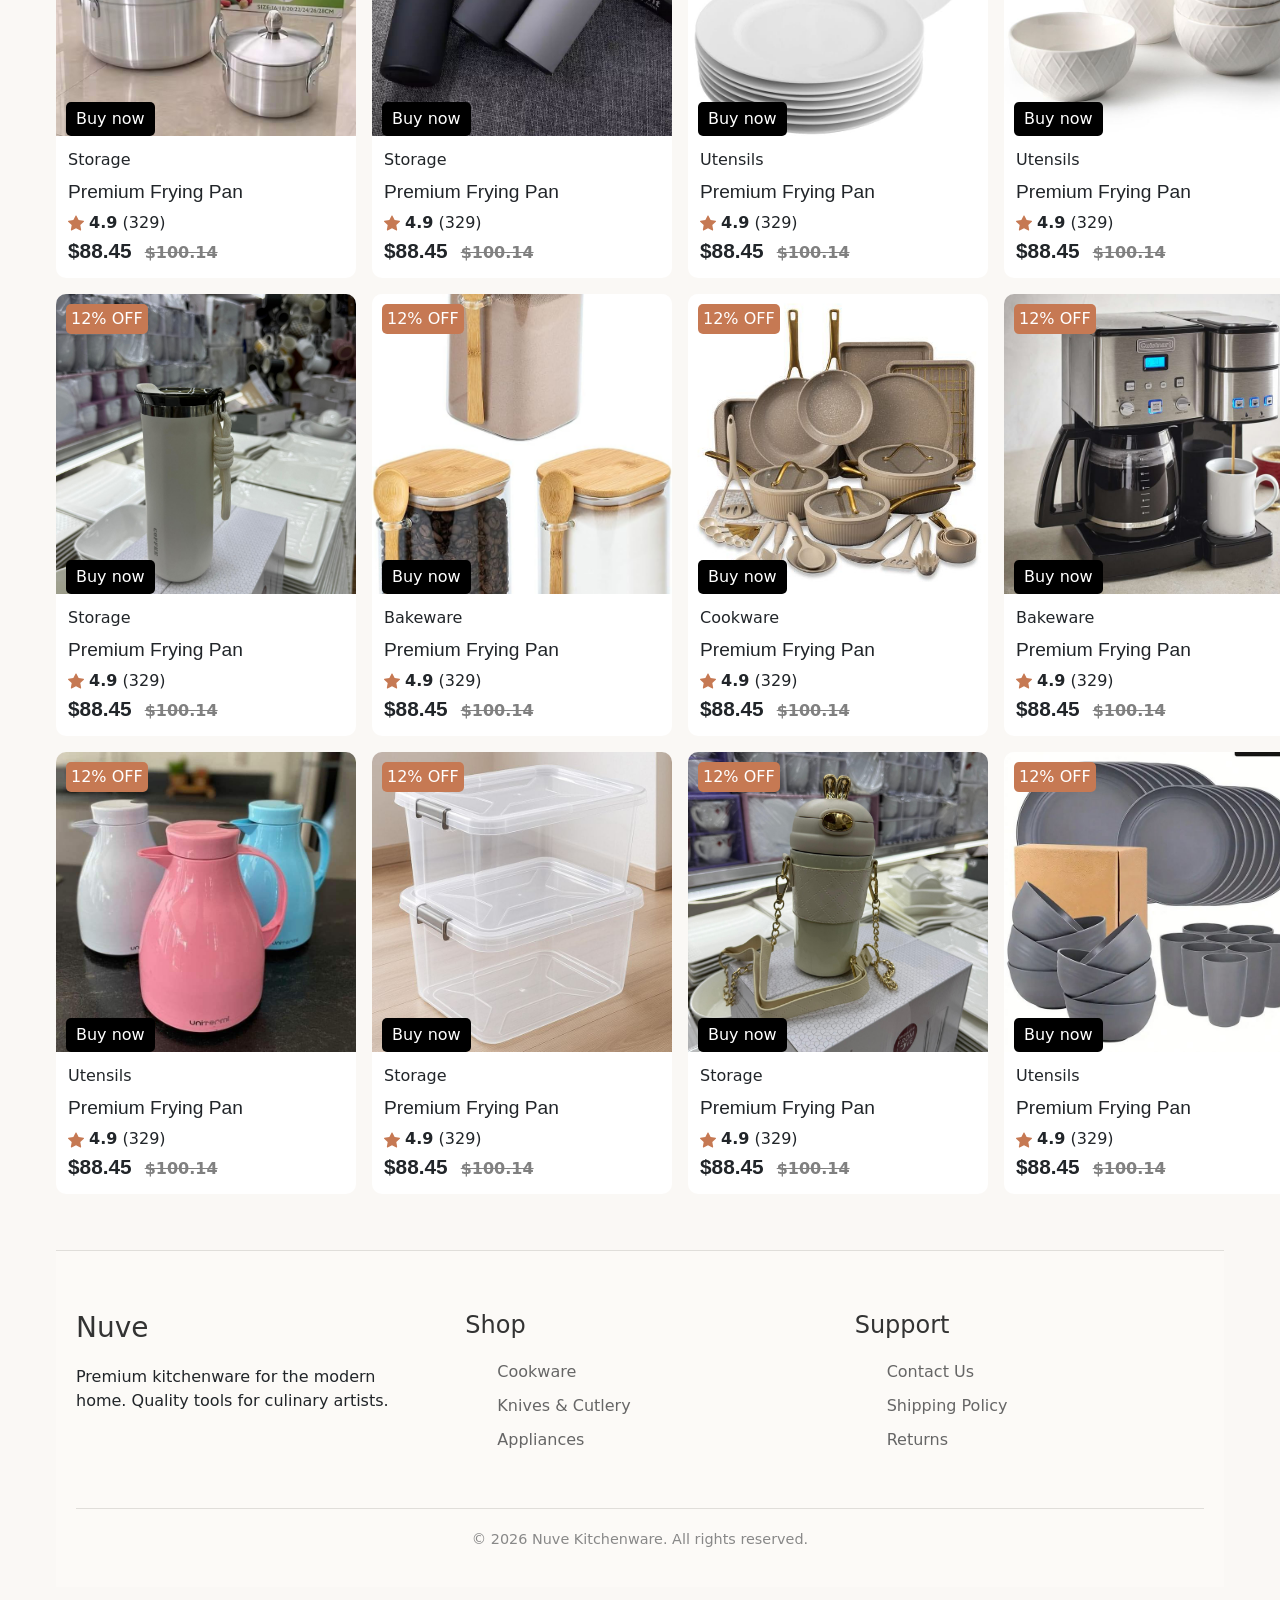
==== commit 1fce8f7b: "make cart.js and add functionality and css responsivenes" ====
--- a/pages/index.html
+++ b/pages/index.html
@@ -94,471 +94,38 @@
             </button>
         </div>
 
-        <section class="allProducts">
-            <div class="productContainer cookware">
-                <div class="product">
-                    <span class="discount">12% OFF</span>
-                    <div class="productImg">
-                        <img src="../images/download (16).jpg" alt="">
-                    </div>
-                    <div class="cartProduct">
-                        <svg xmlns="http://www.w3.org/2000/svg" width="22" height="22" fill="currentColor" class="bi bi-cart4" viewBox="0 0 16 16">
-                        <path d="M0 2.5A.5.5 0 0 1 .5 2H2a.5.5 0 0 1 .485.379L2.89 4H14.5a.5.5 0 0 1 .485.621l-1.5 6A.5.5 0 0 1 13 11H4a.5.5 0 0 1-.485-.379L1.61 3H.5a.5.5 0 0 1-.5-.5M3.14 5l.5 2H5V5zM6 5v2h2V5zm3 0v2h2V5zm3 0v2h1.36l.5-2zm1.11 3H12v2h.61zM11 8H9v2h2zM8 8H6v2h2zM5 8H3.89l.5 2H5zm0 5a1 1 0 1 0 0 2 1 1 0 0 0 0-2m-2 1a2 2 0 1 1 4 0 2 2 0 0 1-4 0m9-1a1 1 0 1 0 0 2 1 1 0 0 0 0-2m-2 1a2 2 0 1 1 4 0 2 2 0 0 1-4 0"/>
-                        </svg>
-                    </div>
-                    <div class="ordernow22">
-                        <button class="orderBtn">Buy now</button>
-                    </div>
-                </div>
-                <div class="product-dscptn">
-                    <p>Cookware</p>
-                    <h3>Premium Frying Pan</h3>
-                    <p>
-                        <svg xmlns="http://www.w3.org/2000/svg" width="16" height="16" fill="currentColor" class="bi bi-star-fill" viewBox="0 0 16 16">
-                        <path d="M3.612 15.443c-.386.198-.824-.149-.746-.592l.83-4.73L.173 6.765c-.329-.314-.158-.888.283-.95l4.898-.696L7.538.792c.197-.39.73-.39.927 0l2.184 4.327 4.898.696c.441.062.612.636.282.95l-3.522 3.356.83 4.73c.078.443-.36.79-.746.592L8 13.187l-4.389 2.256z"/>
-                        </svg> <span class="rate">4.9</span> (329)
-                    </p>
-                    <p class="price"><span class="boldPrice">$88.45</span>     <span class="crossedOut">$100.14</span></p>
-                </div>
+        <section class="allProducts"></section>
 
-            </div>
-            <div class="productContainer Utensils">
-                <div class="product">
-                    <span class="discount">12% OFF</span>
-                    <div class="productImg">
-                        <img src="../images/gray cups.jpeg" alt="">
-                    </div>
-                    <div class="cartProduct">
-                        <svg xmlns="http://www.w3.org/2000/svg" width="22" height="22" fill="currentColor" class="bi bi-cart4" viewBox="0 0 16 16">
-                        <path d="M0 2.5A.5.5 0 0 1 .5 2H2a.5.5 0 0 1 .485.379L2.89 4H14.5a.5.5 0 0 1 .485.621l-1.5 6A.5.5 0 0 1 13 11H4a.5.5 0 0 1-.485-.379L1.61 3H.5a.5.5 0 0 1-.5-.5M3.14 5l.5 2H5V5zM6 5v2h2V5zm3 0v2h2V5zm3 0v2h1.36l.5-2zm1.11 3H12v2h.61zM11 8H9v2h2zM8 8H6v2h2zM5 8H3.89l.5 2H5zm0 5a1 1 0 1 0 0 2 1 1 0 0 0 0-2m-2 1a2 2 0 1 1 4 0 2 2 0 0 1-4 0m9-1a1 1 0 1 0 0 2 1 1 0 0 0 0-2m-2 1a2 2 0 1 1 4 0 2 2 0 0 1-4 0"/>
-                        </svg>
-                    </div>
-                    <div class="ordernow22">
-                        <button class="orderBtn">Buy now</button>
-                    </div>
-                </div>
-                <div class="product-dscptn">
-                    <p>Utensils</p>
-                    <h3>Premium Frying Pan</h3>
-                    <p>
-                        <svg xmlns="http://www.w3.org/2000/svg" width="16" height="16" fill="currentColor" class="bi bi-star-fill" viewBox="0 0 16 16">
-                        <path d="M3.612 15.443c-.386.198-.824-.149-.746-.592l.83-4.73L.173 6.765c-.329-.314-.158-.888.283-.95l4.898-.696L7.538.792c.197-.39.73-.39.927 0l2.184 4.327 4.898.696c.441.062.612.636.282.95l-3.522 3.356.83 4.73c.078.443-.36.79-.746.592L8 13.187l-4.389 2.256z"/>
-                        </svg> <span class="rate">4.9</span> (329)
-                    </p>
-                    <p class="price"><span class="boldPrice">$88.45</span>     <span class="crossedOut">$100.14</span></p>
-                </div>
-
-            </div>
-            <div class="productContainer appliance">
-                <div class="product">
-                    <span class="discount">12% OFF</span>
-                    <div class="productImg">
-                        <img src="../images/adjustable iriorning board.jpeg" alt="">
-                    </div>
-                    <div class="cartProduct">
-                        <svg xmlns="http://www.w3.org/2000/svg" width="22" height="22" fill="currentColor" class="bi bi-cart4" viewBox="0 0 16 16">
-                        <path d="M0 2.5A.5.5 0 0 1 .5 2H2a.5.5 0 0 1 .485.379L2.89 4H14.5a.5.5 0 0 1 .485.621l-1.5 6A.5.5 0 0 1 13 11H4a.5.5 0 0 1-.485-.379L1.61 3H.5a.5.5 0 0 1-.5-.5M3.14 5l.5 2H5V5zM6 5v2h2V5zm3 0v2h2V5zm3 0v2h1.36l.5-2zm1.11 3H12v2h.61zM11 8H9v2h2zM8 8H6v2h2zM5 8H3.89l.5 2H5zm0 5a1 1 0 1 0 0 2 1 1 0 0 0 0-2m-2 1a2 2 0 1 1 4 0 2 2 0 0 1-4 0m9-1a1 1 0 1 0 0 2 1 1 0 0 0 0-2m-2 1a2 2 0 1 1 4 0 2 2 0 0 1-4 0"/>
-                        </svg>
-                    </div>
-                    <div class="ordernow22">
-                        <button class="orderBtn">Buy now</button>
-                    </div>
-                </div>
-                <div class="product-dscptn">
-                    <p>Appliance</p>
-                    <h3>Premium Frying Pan</h3>
-                    <p>
-                        <svg xmlns="http://www.w3.org/2000/svg" width="16" height="16" fill="currentColor" class="bi bi-star-fill" viewBox="0 0 16 16">
-                        <path d="M3.612 15.443c-.386.198-.824-.149-.746-.592l.83-4.73L.173 6.765c-.329-.314-.158-.888.283-.95l4.898-.696L7.538.792c.197-.39.73-.39.927 0l2.184 4.327 4.898.696c.441.062.612.636.282.95l-3.522 3.356.83 4.73c.078.443-.36.79-.746.592L8 13.187l-4.389 2.256z"/>
-                        </svg> <span class="rate">4.9</span> (329)
-                    </p>
-                    <p class="price"><span class="boldPrice">$88.45</span>     <span class="crossedOut">$100.14</span></p>
-                </div>
-
-            </div>
-            <div class="productContainer storage">
-                <div class="product">
-                    <span class="discount">12% OFF</span>
-                    <div class="productImg">
-                        <img src="../images/gold diner set.jpg" alt="">
-                    </div>
-                    <div class="cartProduct">
-                        <svg xmlns="http://www.w3.org/2000/svg" width="22" height="22" fill="currentColor" class="bi bi-cart4" viewBox="0 0 16 16">
-                        <path d="M0 2.5A.5.5 0 0 1 .5 2H2a.5.5 0 0 1 .485.379L2.89 4H14.5a.5.5 0 0 1 .485.621l-1.5 6A.5.5 0 0 1 13 11H4a.5.5 0 0 1-.485-.379L1.61 3H.5a.5.5 0 0 1-.5-.5M3.14 5l.5 2H5V5zM6 5v2h2V5zm3 0v2h2V5zm3 0v2h1.36l.5-2zm1.11 3H12v2h.61zM11 8H9v2h2zM8 8H6v2h2zM5 8H3.89l.5 2H5zm0 5a1 1 0 1 0 0 2 1 1 0 0 0 0-2m-2 1a2 2 0 1 1 4 0 2 2 0 0 1-4 0m9-1a1 1 0 1 0 0 2 1 1 0 0 0 0-2m-2 1a2 2 0 1 1 4 0 2 2 0 0 1-4 0"/>
-                        </svg>
-                    </div>
-                    <div class="ordernow22">
-                        <button class="orderBtn">Buy now</button>
-                    </div>
-                </div>
-                <div class="product-dscptn">
-                    <p>Storage</p>
-                    <h3>Premium Frying Pan</h3>
-                    <p>
-                        <svg xmlns="http://www.w3.org/2000/svg" width="16" height="16" fill="currentColor" class="bi bi-star-fill" viewBox="0 0 16 16">
-                        <path d="M3.612 15.443c-.386.198-.824-.149-.746-.592l.83-4.73L.173 6.765c-.329-.314-.158-.888.283-.95l4.898-.696L7.538.792c.197-.39.73-.39.927 0l2.184 4.327 4.898.696c.441.062.612.636.282.95l-3.522 3.356.83 4.73c.078.443-.36.79-.746.592L8 13.187l-4.389 2.256z"/>
-                        </svg> <span class="rate">4.9</span> (329)
-                    </p>
-                    <p class="price"><span class="boldPrice">$88.45</span>     <span class="crossedOut">$100.14</span></p>
-                </div>
-
-            </div>
-            <div class="productContainer storage">
-                <div class="product">
-                    <span class="discount">12% OFF</span>
-                    <div class="productImg">
-                        <img src="../images/Aluminium.jpg" alt="">
-                    </div>
-                    <div class="cartProduct">
-                        <svg xmlns="http://www.w3.org/2000/svg" width="22" height="22" fill="currentColor" class="bi bi-cart4" viewBox="0 0 16 16">
-                        <path d="M0 2.5A.5.5 0 0 1 .5 2H2a.5.5 0 0 1 .485.379L2.89 4H14.5a.5.5 0 0 1 .485.621l-1.5 6A.5.5 0 0 1 13 11H4a.5.5 0 0 1-.485-.379L1.61 3H.5a.5.5 0 0 1-.5-.5M3.14 5l.5 2H5V5zM6 5v2h2V5zm3 0v2h2V5zm3 0v2h1.36l.5-2zm1.11 3H12v2h.61zM11 8H9v2h2zM8 8H6v2h2zM5 8H3.89l.5 2H5zm0 5a1 1 0 1 0 0 2 1 1 0 0 0 0-2m-2 1a2 2 0 1 1 4 0 2 2 0 0 1-4 0m9-1a1 1 0 1 0 0 2 1 1 0 0 0 0-2m-2 1a2 2 0 1 1 4 0 2 2 0 0 1-4 0"/>
-                        </svg>
-                    </div>
-                    <div class="ordernow22">
-                        <button class="orderBtn">Buy now</button>
-                    </div>
-                </div>
-                <div class="product-dscptn">
-                    <p>Storage</p>
-                    <h3>Premium Frying Pan</h3>
-                    <p>
-                        <svg xmlns="http://www.w3.org/2000/svg" width="16" height="16" fill="currentColor" class="bi bi-star-fill" viewBox="0 0 16 16">
-                        <path d="M3.612 15.443c-.386.198-.824-.149-.746-.592l.83-4.73L.173 6.765c-.329-.314-.158-.888.283-.95l4.898-.696L7.538.792c.197-.39.73-.39.927 0l2.184 4.327 4.898.696c.441.062.612.636.282.95l-3.522 3.356.83 4.73c.078.443-.36.79-.746.592L8 13.187l-4.389 2.256z"/>
-                        </svg> <span class="rate">4.9</span> (329)
-                    </p>
-                    <p class="price"><span class="boldPrice">$88.45</span>     <span class="crossedOut">$100.14</span></p>
-                </div>
-
-            </div>
-            <div class="productContainer storage">
-                <div class="product">
-                    <span class="discount">12% OFF</span>
-                    <div class="productImg">
-                        <img src="../images/bottle.jpeg" alt="">
-                    </div>
-                    <div class="cartProduct">
-                        <svg xmlns="http://www.w3.org/2000/svg" width="22" height="22" fill="currentColor" class="bi bi-cart4" viewBox="0 0 16 16">
-                        <path d="M0 2.5A.5.5 0 0 1 .5 2H2a.5.5 0 0 1 .485.379L2.89 4H14.5a.5.5 0 0 1 .485.621l-1.5 6A.5.5 0 0 1 13 11H4a.5.5 0 0 1-.485-.379L1.61 3H.5a.5.5 0 0 1-.5-.5M3.14 5l.5 2H5V5zM6 5v2h2V5zm3 0v2h2V5zm3 0v2h1.36l.5-2zm1.11 3H12v2h.61zM11 8H9v2h2zM8 8H6v2h2zM5 8H3.89l.5 2H5zm0 5a1 1 0 1 0 0 2 1 1 0 0 0 0-2m-2 1a2 2 0 1 1 4 0 2 2 0 0 1-4 0m9-1a1 1 0 1 0 0 2 1 1 0 0 0 0-2m-2 1a2 2 0 1 1 4 0 2 2 0 0 1-4 0"/>
-                        </svg>
-                    </div>
-                    <div class="ordernow22">
-                        <button class="orderBtn">Buy now</button>
-                    </div>
-                </div>
-                <div class="product-dscptn">
-                    <p>Storage</p>
-                    <h3>Premium Frying Pan</h3>
-                    <p>
-                        <svg xmlns="http://www.w3.org/2000/svg" width="16" height="16" fill="currentColor" class="bi bi-star-fill" viewBox="0 0 16 16">
-                        <path d="M3.612 15.443c-.386.198-.824-.149-.746-.592l.83-4.73L.173 6.765c-.329-.314-.158-.888.283-.95l4.898-.696L7.538.792c.197-.39.73-.39.927 0l2.184 4.327 4.898.696c.441.062.612.636.282.95l-3.522 3.356.83 4.73c.078.443-.36.79-.746.592L8 13.187l-4.389 2.256z"/>
-                        </svg> <span class="rate">4.9</span> (329)
-                    </p>
-                    <p class="price"><span class="boldPrice">$88.45</span>     <span class="crossedOut">$100.14</span></p>
-                </div>
-
-            </div>
-            <div class="productContainer Utensils">
-                <div class="product">
-                    <span class="discount">12% OFF</span>
-                    <div class="productImg">
-                        <img src="../images/plates.jpeg" alt="">
-                    </div>
-                    <div class="cartProduct">
-                        <svg xmlns="http://www.w3.org/2000/svg" width="22" height="22" fill="currentColor" class="bi bi-cart4" viewBox="0 0 16 16">
-                        <path d="M0 2.5A.5.5 0 0 1 .5 2H2a.5.5 0 0 1 .485.379L2.89 4H14.5a.5.5 0 0 1 .485.621l-1.5 6A.5.5 0 0 1 13 11H4a.5.5 0 0 1-.485-.379L1.61 3H.5a.5.5 0 0 1-.5-.5M3.14 5l.5 2H5V5zM6 5v2h2V5zm3 0v2h2V5zm3 0v2h1.36l.5-2zm1.11 3H12v2h.61zM11 8H9v2h2zM8 8H6v2h2zM5 8H3.89l.5 2H5zm0 5a1 1 0 1 0 0 2 1 1 0 0 0 0-2m-2 1a2 2 0 1 1 4 0 2 2 0 0 1-4 0m9-1a1 1 0 1 0 0 2 1 1 0 0 0 0-2m-2 1a2 2 0 1 1 4 0 2 2 0 0 1-4 0"/>
-                        </svg>
-                    </div>
-                    <div class="ordernow22">
-                        <button class="orderBtn">Buy now</button>
-                    </div>
-                </div>
-                <div class="product-dscptn">
-                    <p>Utensils</p>
-                    <h3>Premium Frying Pan</h3>
-                    <p>
-                        <svg xmlns="http://www.w3.org/2000/svg" width="16" height="16" fill="currentColor" class="bi bi-star-fill" viewBox="0 0 16 16">
-                        <path d="M3.612 15.443c-.386.198-.824-.149-.746-.592l.83-4.73L.173 6.765c-.329-.314-.158-.888.283-.95l4.898-.696L7.538.792c.197-.39.73-.39.927 0l2.184 4.327 4.898.696c.441.062.612.636.282.95l-3.522 3.356.83 4.73c.078.443-.36.79-.746.592L8 13.187l-4.389 2.256z"/>
-                        </svg> <span class="rate">4.9</span> (329)
-                    </p>
-                    <p class="price"><span class="boldPrice">$88.45</span>     <span class="crossedOut">$100.14</span></p>
-                </div>
-
-            </div>
-            <div class="productContainer Utensils">
-                <div class="product">
-                    <span class="discount">12% OFF</span>
-                    <div class="productImg">
-                        <img src="../images/white bowel.jpeg" alt="">
-                    </div>
-                    <div class="cartProduct">
-                        <svg xmlns="http://www.w3.org/2000/svg" width="22" height="22" fill="currentColor" class="bi bi-cart4" viewBox="0 0 16 16">
-                        <path d="M0 2.5A.5.5 0 0 1 .5 2H2a.5.5 0 0 1 .485.379L2.89 4H14.5a.5.5 0 0 1 .485.621l-1.5 6A.5.5 0 0 1 13 11H4a.5.5 0 0 1-.485-.379L1.61 3H.5a.5.5 0 0 1-.5-.5M3.14 5l.5 2H5V5zM6 5v2h2V5zm3 0v2h2V5zm3 0v2h1.36l.5-2zm1.11 3H12v2h.61zM11 8H9v2h2zM8 8H6v2h2zM5 8H3.89l.5 2H5zm0 5a1 1 0 1 0 0 2 1 1 0 0 0 0-2m-2 1a2 2 0 1 1 4 0 2 2 0 0 1-4 0m9-1a1 1 0 1 0 0 2 1 1 0 0 0 0-2m-2 1a2 2 0 1 1 4 0 2 2 0 0 1-4 0"/>
-                        </svg>
-                    </div>
-                    <div class="ordernow22">
-                        <button class="orderBtn">Buy now</button>
-                    </div>
-                </div>
-                <div class="product-dscptn">
-                    <p>Utensils</p>
-                    <h3>Premium Frying Pan</h3>
-                    <p>
-                        <svg xmlns="http://www.w3.org/2000/svg" width="16" height="16" fill="currentColor" class="bi bi-star-fill" viewBox="0 0 16 16">
-                        <path d="M3.612 15.443c-.386.198-.824-.149-.746-.592l.83-4.73L.173 6.765c-.329-.314-.158-.888.283-.95l4.898-.696L7.538.792c.197-.39.73-.39.927 0l2.184 4.327 4.898.696c.441.062.612.636.282.95l-3.522 3.356.83 4.73c.078.443-.36.79-.746.592L8 13.187l-4.389 2.256z"/>
-                        </svg> <span class="rate">4.9</span> (329)
-                    </p>
-                    <p class="price"><span class="boldPrice">$88.45</span>     <span class="crossedOut">$100.14</span></p>
-                </div>
-
-            </div>
-            <div class="productContainer storage">
-                <div class="product">
-                    <span class="discount">12% OFF</span>
-                    <div class="productImg">
-                        <img src="../images/cool vacum cup.jpeg" alt="">
-                    </div>
-                    <div class="cartProduct">
-                        <svg xmlns="http://www.w3.org/2000/svg" width="22" height="22" fill="currentColor" class="bi bi-cart4" viewBox="0 0 16 16">
-                        <path d="M0 2.5A.5.5 0 0 1 .5 2H2a.5.5 0 0 1 .485.379L2.89 4H14.5a.5.5 0 0 1 .485.621l-1.5 6A.5.5 0 0 1 13 11H4a.5.5 0 0 1-.485-.379L1.61 3H.5a.5.5 0 0 1-.5-.5M3.14 5l.5 2H5V5zM6 5v2h2V5zm3 0v2h2V5zm3 0v2h1.36l.5-2zm1.11 3H12v2h.61zM11 8H9v2h2zM8 8H6v2h2zM5 8H3.89l.5 2H5zm0 5a1 1 0 1 0 0 2 1 1 0 0 0 0-2m-2 1a2 2 0 1 1 4 0 2 2 0 0 1-4 0m9-1a1 1 0 1 0 0 2 1 1 0 0 0 0-2m-2 1a2 2 0 1 1 4 0 2 2 0 0 1-4 0"/>
-                        </svg>
-                    </div>
-                    <div class="ordernow22">
-                        <button class="orderBtn">Buy now</button>
-                    </div>
-                </div>
-                <div class="product-dscptn">
-                    <p>Storage</p>
-                    <h3>Premium Frying Pan</h3>
-                    <p>
-                        <svg xmlns="http://www.w3.org/2000/svg" width="16" height="16" fill="currentColor" class="bi bi-star-fill" viewBox="0 0 16 16">
-                        <path d="M3.612 15.443c-.386.198-.824-.149-.746-.592l.83-4.73L.173 6.765c-.329-.314-.158-.888.283-.95l4.898-.696L7.538.792c.197-.39.73-.39.927 0l2.184 4.327 4.898.696c.441.062.612.636.282.95l-3.522 3.356.83 4.73c.078.443-.36.79-.746.592L8 13.187l-4.389 2.256z"/>
-                        </svg> <span class="rate">4.9</span> (329)
-                    </p>
-                    <p class="price"><span class="boldPrice">$88.45</span>     <span class="crossedOut">$100.14</span></p>
-                </div>
-
-            </div>
-            <div class="productContainer bakeware">
-                <div class="product">
-                    <span class="discount">12% OFF</span>
-                    <div class="productImg">
-                        <img src="../images/sugar salt.jpeg" alt="">
-                    </div>
-                    <div class="cartProduct">
-                        <svg xmlns="http://www.w3.org/2000/svg" width="22" height="22" fill="currentColor" class="bi bi-cart4" viewBox="0 0 16 16">
-                        <path d="M0 2.5A.5.5 0 0 1 .5 2H2a.5.5 0 0 1 .485.379L2.89 4H14.5a.5.5 0 0 1 .485.621l-1.5 6A.5.5 0 0 1 13 11H4a.5.5 0 0 1-.485-.379L1.61 3H.5a.5.5 0 0 1-.5-.5M3.14 5l.5 2H5V5zM6 5v2h2V5zm3 0v2h2V5zm3 0v2h1.36l.5-2zm1.11 3H12v2h.61zM11 8H9v2h2zM8 8H6v2h2zM5 8H3.89l.5 2H5zm0 5a1 1 0 1 0 0 2 1 1 0 0 0 0-2m-2 1a2 2 0 1 1 4 0 2 2 0 0 1-4 0m9-1a1 1 0 1 0 0 2 1 1 0 0 0 0-2m-2 1a2 2 0 1 1 4 0 2 2 0 0 1-4 0"/>
-                        </svg>
-                    </div>
-                    <div class="ordernow22">
-                        <button class="orderBtn">Buy now</button>
-                    </div>
-                </div>
-                <div class="product-dscptn">
-                    <p>Bakeware</p>
-                    <h3>Premium Frying Pan</h3>
-                    <p>
-                        <svg xmlns="http://www.w3.org/2000/svg" width="16" height="16" fill="currentColor" class="bi bi-star-fill" viewBox="0 0 16 16">
-                        <path d="M3.612 15.443c-.386.198-.824-.149-.746-.592l.83-4.73L.173 6.765c-.329-.314-.158-.888.283-.95l4.898-.696L7.538.792c.197-.39.73-.39.927 0l2.184 4.327 4.898.696c.441.062.612.636.282.95l-3.522 3.356.83 4.73c.078.443-.36.79-.746.592L8 13.187l-4.389 2.256z"/>
-                        </svg> <span class="rate">4.9</span> (329)
-                    </p>
-                    <p class="price"><span class="boldPrice">$88.45</span>     <span class="crossedOut">$100.14</span></p>
-                </div>
-
-            </div>
-            <div class="productContainer cookware">
-                <div class="product">
-                    <span class="discount">12% OFF</span>
-                    <div class="productImg">
-                        <img src="../images/frying pan set.jpeg" alt="">
-                    </div>
-                    <div class="cartProduct">
-                        <svg xmlns="http://www.w3.org/2000/svg" width="22" height="22" fill="currentColor" class="bi bi-cart4" viewBox="0 0 16 16">
-                        <path d="M0 2.5A.5.5 0 0 1 .5 2H2a.5.5 0 0 1 .485.379L2.89 4H14.5a.5.5 0 0 1 .485.621l-1.5 6A.5.5 0 0 1 13 11H4a.5.5 0 0 1-.485-.379L1.61 3H.5a.5.5 0 0 1-.5-.5M3.14 5l.5 2H5V5zM6 5v2h2V5zm3 0v2h2V5zm3 0v2h1.36l.5-2zm1.11 3H12v2h.61zM11 8H9v2h2zM8 8H6v2h2zM5 8H3.89l.5 2H5zm0 5a1 1 0 1 0 0 2 1 1 0 0 0 0-2m-2 1a2 2 0 1 1 4 0 2 2 0 0 1-4 0m9-1a1 1 0 1 0 0 2 1 1 0 0 0 0-2m-2 1a2 2 0 1 1 4 0 2 2 0 0 1-4 0"/>
-                        </svg>
-                    </div>
-                    <div class="ordernow22">
-                        <button class="orderBtn">Buy now</button>
-                    </div>
-                </div>
-                <div class="product-dscptn">
-                    <p>Cookware</p>
-                    <h3>Premium Frying Pan</h3>
-                    <p>
-                        <svg xmlns="http://www.w3.org/2000/svg" width="16" height="16" fill="currentColor" class="bi bi-star-fill" viewBox="0 0 16 16">
-                        <path d="M3.612 15.443c-.386.198-.824-.149-.746-.592l.83-4.73L.173 6.765c-.329-.314-.158-.888.283-.95l4.898-.696L7.538.792c.197-.39.73-.39.927 0l2.184 4.327 4.898.696c.441.062.612.636.282.95l-3.522 3.356.83 4.73c.078.443-.36.79-.746.592L8 13.187l-4.389 2.256z"/>
-                        </svg> <span class="rate">4.9</span> (329)
-                    </p>
-                    <p class="price"><span class="boldPrice">$88.45</span>     <span class="crossedOut">$100.14</span></p>
-                </div>
-
-            </div>
-            <div class="productContainer bakeware">
-                <div class="product">
-                    <span class="discount">12% OFF</span>
-                    <div class="productImg">
-                        <img src="../images/download (15).jpg" alt="">
-                    </div>
-                    <div class="cartProduct">
-                        <svg xmlns="http://www.w3.org/2000/svg" width="22" height="22" fill="currentColor" class="bi bi-cart4" viewBox="0 0 16 16">
-                        <path d="M0 2.5A.5.5 0 0 1 .5 2H2a.5.5 0 0 1 .485.379L2.89 4H14.5a.5.5 0 0 1 .485.621l-1.5 6A.5.5 0 0 1 13 11H4a.5.5 0 0 1-.485-.379L1.61 3H.5a.5.5 0 0 1-.5-.5M3.14 5l.5 2H5V5zM6 5v2h2V5zm3 0v2h2V5zm3 0v2h1.36l.5-2zm1.11 3H12v2h.61zM11 8H9v2h2zM8 8H6v2h2zM5 8H3.89l.5 2H5zm0 5a1 1 0 1 0 0 2 1 1 0 0 0 0-2m-2 1a2 2 0 1 1 4 0 2 2 0 0 1-4 0m9-1a1 1 0 1 0 0 2 1 1 0 0 0 0-2m-2 1a2 2 0 1 1 4 0 2 2 0 0 1-4 0"/>
-                        </svg>
-                    </div>
-                    <div class="ordernow22">
-                        <button class="orderBtn">Buy now</button>
-                    </div>
-                </div>
-                <div class="product-dscptn">
-                    <p>Bakeware</p>
-                    <h3>Premium Frying Pan</h3>
-                    <p>
-                        <svg xmlns="http://www.w3.org/2000/svg" width="16" height="16" fill="currentColor" class="bi bi-star-fill" viewBox="0 0 16 16">
-                        <path d="M3.612 15.443c-.386.198-.824-.149-.746-.592l.83-4.73L.173 6.765c-.329-.314-.158-.888.283-.95l4.898-.696L7.538.792c.197-.39.73-.39.927 0l2.184 4.327 4.898.696c.441.062.612.636.282.95l-3.522 3.356.83 4.73c.078.443-.36.79-.746.592L8 13.187l-4.389 2.256z"/>
-                        </svg> <span class="rate">4.9</span> (329)
-                    </p>
-                    <p class="price"><span class="boldPrice">$88.45</span>     <span class="crossedOut">$100.14</span></p>
-                </div>
-
-            </div>
-            <div class="productContainer Utensils none">
-                <div class="product">
-                    <span class="discount">12% OFF</span>
-                    <div class="productImg">
-                        <img src="../images/1litter TEFAL flask.jpeg" alt="">
-                    </div>
-                    <div class="cartProduct">
-                        <svg xmlns="http://www.w3.org/2000/svg" width="22" height="22" fill="currentColor" class="bi bi-cart4" viewBox="0 0 16 16">
-                        <path d="M0 2.5A.5.5 0 0 1 .5 2H2a.5.5 0 0 1 .485.379L2.89 4H14.5a.5.5 0 0 1 .485.621l-1.5 6A.5.5 0 0 1 13 11H4a.5.5 0 0 1-.485-.379L1.61 3H.5a.5.5 0 0 1-.5-.5M3.14 5l.5 2H5V5zM6 5v2h2V5zm3 0v2h2V5zm3 0v2h1.36l.5-2zm1.11 3H12v2h.61zM11 8H9v2h2zM8 8H6v2h2zM5 8H3.89l.5 2H5zm0 5a1 1 0 1 0 0 2 1 1 0 0 0 0-2m-2 1a2 2 0 1 1 4 0 2 2 0 0 1-4 0m9-1a1 1 0 1 0 0 2 1 1 0 0 0 0-2m-2 1a2 2 0 1 1 4 0 2 2 0 0 1-4 0"/>
-                        </svg>
-                    </div>
-                    <div class="ordernow22">
-                        <button class="orderBtn">Buy now</button>
-                    </div>
-                </div>
-                <div class="product-dscptn">
-                    <p>Utensils</p>
-                    <h3>Premium Frying Pan</h3>
-                    <p>
-                        <svg xmlns="http://www.w3.org/2000/svg" width="16" height="16" fill="currentColor" class="bi bi-star-fill" viewBox="0 0 16 16">
-                        <path d="M3.612 15.443c-.386.198-.824-.149-.746-.592l.83-4.73L.173 6.765c-.329-.314-.158-.888.283-.95l4.898-.696L7.538.792c.197-.39.73-.39.927 0l2.184 4.327 4.898.696c.441.062.612.636.282.95l-3.522 3.356.83 4.73c.078.443-.36.79-.746.592L8 13.187l-4.389 2.256z"/>
-                        </svg> <span class="rate">4.9</span> (329)
-                    </p>
-                    <p class="price"><span class="boldPrice">$88.45</span>     <span class="crossedOut">$100.14</span></p>
-                </div>
-
-            </div>
-            <div class="productContainer storage none">
-                <div class="product">
-                    <span class="discount">12% OFF</span>
-                    <div class="productImg">
-                        <img src="../images/storage canz.jpeg" alt="">
-                    </div>
-                    <div class="cartProduct">
-                        <svg xmlns="http://www.w3.org/2000/svg" width="22" height="22" fill="currentColor" class="bi bi-cart4" viewBox="0 0 16 16">
-                        <path d="M0 2.5A.5.5 0 0 1 .5 2H2a.5.5 0 0 1 .485.379L2.89 4H14.5a.5.5 0 0 1 .485.621l-1.5 6A.5.5 0 0 1 13 11H4a.5.5 0 0 1-.485-.379L1.61 3H.5a.5.5 0 0 1-.5-.5M3.14 5l.5 2H5V5zM6 5v2h2V5zm3 0v2h2V5zm3 0v2h1.36l.5-2zm1.11 3H12v2h.61zM11 8H9v2h2zM8 8H6v2h2zM5 8H3.89l.5 2H5zm0 5a1 1 0 1 0 0 2 1 1 0 0 0 0-2m-2 1a2 2 0 1 1 4 0 2 2 0 0 1-4 0m9-1a1 1 0 1 0 0 2 1 1 0 0 0 0-2m-2 1a2 2 0 1 1 4 0 2 2 0 0 1-4 0"/>
-                        </svg>
-                    </div>
-                    <div class="ordernow22">
-                        <button class="orderBtn">Buy now</button>
-                    </div>
-                </div>
-                <div class="product-dscptn">
-                    <p>Storage</p>
-                    <h3>Premium Frying Pan</h3>
-                    <p>
-                        <svg xmlns="http://www.w3.org/2000/svg" width="16" height="16" fill="currentColor" class="bi bi-star-fill" viewBox="0 0 16 16">
-                        <path d="M3.612 15.443c-.386.198-.824-.149-.746-.592l.83-4.73L.173 6.765c-.329-.314-.158-.888.283-.95l4.898-.696L7.538.792c.197-.39.73-.39.927 0l2.184 4.327 4.898.696c.441.062.612.636.282.95l-3.522 3.356.83 4.73c.078.443-.36.79-.746.592L8 13.187l-4.389 2.256z"/>
-                        </svg> <span class="rate">4.9</span> (329)
-                    </p>
-                    <p class="price"><span class="boldPrice">$88.45</span>     <span class="crossedOut">$100.14</span></p>
-                </div>
-
-            </div>
-            <div class="productContainer storage none">
-                <div class="product">
-                    <span class="discount">12% OFF</span>
-                    <div class="productImg">
-                        <img src="../images/girlish vacum cup.jpeg" alt="">
-                    </div>
-                    <div class="cartProduct">
-                        <svg xmlns="http://www.w3.org/2000/svg" width="22" height="22" fill="currentColor" class="bi bi-cart4" viewBox="0 0 16 16">
-                        <path d="M0 2.5A.5.5 0 0 1 .5 2H2a.5.5 0 0 1 .485.379L2.89 4H14.5a.5.5 0 0 1 .485.621l-1.5 6A.5.5 0 0 1 13 11H4a.5.5 0 0 1-.485-.379L1.61 3H.5a.5.5 0 0 1-.5-.5M3.14 5l.5 2H5V5zM6 5v2h2V5zm3 0v2h2V5zm3 0v2h1.36l.5-2zm1.11 3H12v2h.61zM11 8H9v2h2zM8 8H6v2h2zM5 8H3.89l.5 2H5zm0 5a1 1 0 1 0 0 2 1 1 0 0 0 0-2m-2 1a2 2 0 1 1 4 0 2 2 0 0 1-4 0m9-1a1 1 0 1 0 0 2 1 1 0 0 0 0-2m-2 1a2 2 0 1 1 4 0 2 2 0 0 1-4 0"/>
-                        </svg>
-                    </div>
-                    <div class="ordernow22">
-                        <button class="orderBtn">Buy now</button>
-                    </div>
-                </div>
-                <div class="product-dscptn">
-                    <p>Storage</p>
-                    <h3>Premium Frying Pan</h3>
-                    <p>
-                        <svg xmlns="http://www.w3.org/2000/svg" width="16" height="16" fill="currentColor" class="bi bi-star-fill" viewBox="0 0 16 16">
-                        <path d="M3.612 15.443c-.386.198-.824-.149-.746-.592l.83-4.73L.173 6.765c-.329-.314-.158-.888.283-.95l4.898-.696L7.538.792c.197-.39.73-.39.927 0l2.184 4.327 4.898.696c.441.062.612.636.282.95l-3.522 3.356.83 4.73c.078.443-.36.79-.746.592L8 13.187l-4.389 2.256z"/>
-                        </svg> <span class="rate">4.9</span> (329)
-                    </p>
-                    <p class="price"><span class="boldPrice">$88.45</span>     <span class="crossedOut">$100.14</span></p>
-                </div>
-
-            </div>
-            <div class="productContainer Utensils none">
-                <div class="product">
-                    <span class="discount">12% OFF</span>
-                    <div class="productImg">
-                        <img src="../images/32pcs luminac dinner sets.jpeg" alt="">
-                    </div>
-                    <div class="cartProduct">
-                        <svg xmlns="http://www.w3.org/2000/svg" width="22" height="22" fill="currentColor" class="bi bi-cart4" viewBox="0 0 16 16">
-                        <path d="M0 2.5A.5.5 0 0 1 .5 2H2a.5.5 0 0 1 .485.379L2.89 4H14.5a.5.5 0 0 1 .485.621l-1.5 6A.5.5 0 0 1 13 11H4a.5.5 0 0 1-.485-.379L1.61 3H.5a.5.5 0 0 1-.5-.5M3.14 5l.5 2H5V5zM6 5v2h2V5zm3 0v2h2V5zm3 0v2h1.36l.5-2zm1.11 3H12v2h.61zM11 8H9v2h2zM8 8H6v2h2zM5 8H3.89l.5 2H5zm0 5a1 1 0 1 0 0 2 1 1 0 0 0 0-2m-2 1a2 2 0 1 1 4 0 2 2 0 0 1-4 0m9-1a1 1 0 1 0 0 2 1 1 0 0 0 0-2m-2 1a2 2 0 1 1 4 0 2 2 0 0 1-4 0"/>
-                        </svg>
-                    </div>
-                    <div class="ordernow22">
-                        <button class="orderBtn">Buy now</button>
-                    </div>
-                </div>
-                <div class="product-dscptn">
-                    <p>Utensils</p>
-                    <h3>Premium Frying Pan</h3>
-                    <p>
-                        <svg xmlns="http://www.w3.org/2000/svg" width="16" height="16" fill="currentColor" class="bi bi-star-fill" viewBox="0 0 16 16">
-                        <path d="M3.612 15.443c-.386.198-.824-.149-.746-.592l.83-4.73L.173 6.765c-.329-.314-.158-.888.283-.95l4.898-.696L7.538.792c.197-.39.73-.39.927 0l2.184 4.327 4.898.696c.441.062.612.636.282.95l-3.522 3.356.83 4.73c.078.443-.36.79-.746.592L8 13.187l-4.389 2.256z"/>
-                        </svg> <span class="rate">4.9</span> (329)
-                    </p>
-                    <p class="price"><span class="boldPrice">$88.45</span>     <span class="crossedOut">$100.14</span></p>
-                </div>
-
-            </div>
-            <div class="productContainer storage none">
-                <div class="product">
-                    <span class="discount">12% OFF</span>
-                    <div class="productImg">
-                        <img src="../images/lv vacume cup.jpg" alt="">
-                    </div>
-                    <div class="cartProduct">
-                        <svg xmlns="http://www.w3.org/2000/svg" width="22" height="22" fill="currentColor" class="bi bi-cart4" viewBox="0 0 16 16">
-                        <path d="M0 2.5A.5.5 0 0 1 .5 2H2a.5.5 0 0 1 .485.379L2.89 4H14.5a.5.5 0 0 1 .485.621l-1.5 6A.5.5 0 0 1 13 11H4a.5.5 0 0 1-.485-.379L1.61 3H.5a.5.5 0 0 1-.5-.5M3.14 5l.5 2H5V5zM6 5v2h2V5zm3 0v2h2V5zm3 0v2h1.36l.5-2zm1.11 3H12v2h.61zM11 8H9v2h2zM8 8H6v2h2zM5 8H3.89l.5 2H5zm0 5a1 1 0 1 0 0 2 1 1 0 0 0 0-2m-2 1a2 2 0 1 1 4 0 2 2 0 0 1-4 0m9-1a1 1 0 1 0 0 2 1 1 0 0 0 0-2m-2 1a2 2 0 1 1 4 0 2 2 0 0 1-4 0"/>
-                        </svg>
-                    </div>
-                    <div class="ordernow22">
-                        <button class="orderBtn">Buy now</button>
-                    </div>
-                </div>
-                <div class="product-dscptn">
-                    <p>Storage</p>
-                    <h3>Premium Frying Pan</h3>
-                    <p>
-                        <svg xmlns="http://www.w3.org/2000/svg" width="16" height="16" fill="currentColor" class="bi bi-star-fill" viewBox="0 0 16 16">
-                        <path d="M3.612 15.443c-.386.198-.824-.149-.746-.592l.83-4.73L.173 6.765c-.329-.314-.158-.888.283-.95l4.898-.696L7.538.792c.197-.39.73-.39.927 0l2.184 4.327 4.898.696c.441.062.612.636.282.95l-3.522 3.356.83 4.73c.078.443-.36.79-.746.592L8 13.187l-4.389 2.256z"/>
-                        </svg> <span class="rate">4.9</span> (329)
-                    </p>
-                    <p class="price"><span class="boldPrice">$88.45</span>     <span class="crossedOut">$100.14</span></p>
-                </div>
-
-            </div>
-        </section>
-
-    </section>
     
-
-    <script src="../javascript/index.js"></script>
+    <footer>
+    <div class="footer-container">
+        <div class="footer-section brand">
+            <h3>Nuve</h3>
+            <p>Premium kitchenware for the modern home. Quality tools for culinary artists.</p>
+        </div>
+        <div class="footer-section">
+            <h4>Shop</h4>
+            <ul>
+                <li><a href="#">Cookware</a></li>
+                <li><a href="#">Knives & Cutlery</a></li>
+                <li><a href="#">Appliances</a></li>
+            </ul>
+        </div>
+        <div class="footer-section">
+            <h4>Support</h4>
+            <ul>
+                <li><a href="#">Contact Us</a></li>
+                <li><a href="#">Shipping Policy</a></li>
+                <li><a href="#">Returns</a></li>
+            </ul>
+        </div>
+    </div>
+    <div class="footer-bottom">
+        <p>&copy; 2026 Nuve Kitchenware. All rights reserved.</p>
+    </div>
+</footer>
+</section>
+    <!-- <script src="../javascript/productData.js"></script> -->
+    <script type="module" src="../javascript/index.js"></script>
 </body>
 </html>
--- a/css/main.css
+++ b/css/main.css
@@ -1,3 +1,6 @@
+/* ==========================================================================
+   1. GLOBAL STYLES & VARIABLES (UNTOUCHED)
+   ========================================================================== */
 *{
     margin: 0;
     padding: 0;
@@ -10,17 +13,17 @@
 }
 :root{
     --headerSpacing:12px;
-    --textspacing:8px
+    --textspacing:8px;
     --componebt-padding:16px;
     --sectionSpacing:56px;
     --primarColor:#C67953;
     --neutalColor:#dfdedca6;
     --backgroundColor:#F6F4EF;
-
-}
-
-
-
+}
+
+/* ==========================================================================
+   2. DESKTOP STYLES (UNTOUCHED)
+   ========================================================================== */
 header{
     display: flex;
     justify-content: space-evenly;
@@ -86,7 +89,6 @@
     color: var(--primarColor);
 }
 
-
 .colored{
     color: var(--primarColor);
 }
@@ -117,8 +119,6 @@
     gap: 8px;
 }
 .example-pics div{
-    /* width: 300px;
-    height: 300px; */
     border-radius: 10px;
     overflow: hidden;
 }
@@ -153,9 +153,9 @@
     color: white;
 }
 
-
 .productList{
     padding: var(--sectionSpacing);
+    background-color: #FAF8F5;
 }
 .categories button{
     padding: 5px 20px;
@@ -174,9 +174,7 @@
     background-color: #C67953 !important;
     color: white !important;
 }
-.productList{
-    background-color: #FAF8F5;
-}
+
 .productContainer{
     background-color: white;
     width: 300px;
@@ -200,7 +198,6 @@
 }
 .productImg{
     height: 300px;
-    
 }
 .product{
     position: relative;
@@ -274,9 +271,7 @@
     margin: 56px 0;
 }
 .ordernow22{
-  
     position: absolute;
-    
     left: 0;
     bottom: 0;
 }
@@ -293,4 +288,255 @@
     padding: 5px 10px;
     margin-left: 10px;
     border-radius: 5px;
+}
+
+/* ==========================================================================
+   3. NEW MEDIA QUERIES (FOR ALL SCREEN SIZES)
+   ========================================================================== */
+
+/* --- TABLET STYLES (Max-width: 1024px) --- */
+@media (max-width: 1024px) {
+    .landing-section {
+        flex-direction: column;
+        padding: 40px;
+        gap: 2.5rem;
+    }
+    .landing-section>div h1 {
+        font-size: 3rem;
+    }
+    .example-pics {
+        justify-content: center;
+        grid-template-columns: repeat(2, 1fr);
+        grid-auto-rows: 120px;
+    }
+    .allProducts {
+        grid-template-columns: repeat(3, 1fr);
+    }
+    .productContainer {
+        width: 100%;
+    }
+}
+
+/* --- MOBILE STYLES (Max-width: 768px) --- */
+@media (max-width: 768px) {
+    /* Header layout optimization */
+    header {
+        padding: 10px 16px;
+        flex-wrap: wrap;
+        justify-content: space-between;
+        gap: 10px;
+    }
+    .logo {
+        width: 60px;
+        height: 60px;
+    }
+    .companyName h3 {
+        font-size: 1.2rem;
+    }
+    .companyName p {
+        font-size: 0.8rem;
+        margin-top: 4px;
+    }
+    .searchbar {
+        width: 100%;
+        order: 3; /* Pushes search bar down below logo & cart */
+    }
+    .searchbar input {
+        height: 44px;
+    }
+
+    /* Hero Banner Scaling */
+    .landing-section {
+        padding: 32px 16px;
+    }
+    .landing-section>div h1 {
+        font-size: 2.2rem;
+        line-height: 1.2;
+    }
+    .landing-section>div>p {
+        font-size: 1.1rem;
+        margin-top: 12px;
+    }
+    .buttons {
+        display: flex;
+        gap: 8px;
+        margin-top: 16px;
+    }
+    .viewshop, .viewBestSeller {
+        padding: 10px 14px;
+        font-size: 0.9rem;
+        flex: 1;
+        text-align: center;
+    }
+    .example-pics {
+        grid-template-columns: repeat(2, 1fr);
+        grid-auto-rows: 90px;
+    }
+
+    /* Category Navigation Horizontal Scroll */
+    .categories {
+        display: flex;
+        overflow-x: auto;
+        gap: 8px;
+        padding: 8px 0;
+        white-space: nowrap;
+        -webkit-overflow-scrolling: touch;
+    }
+    .categories::-webkit-scrollbar {
+        display: none; /* Keeps layout clean */
+    }
+    .categories button {
+        padding: 6px 16px;
+        font-size: 0.9rem;
+    }
+
+    /* 2-Column Product Grid (Matches Screenshot Layout) */
+    .productList {
+        padding: 32px 16px;
+    }
+    .allProducts {
+        grid-template-columns: repeat(2, 1fr);
+        gap: 12px;
+        margin: 24px 0;
+    }
+    .productContainer {
+        width: 100%;
+        max-width: 100%;
+    }
+    .productImg {
+        height: 160px; /* Perfectly scales images down to match mobile views */
+    }
+
+    /* Severe Overflow Fixes for Text Elements */
+    .product-dscptn {
+        padding: 10px;
+    }
+    .categoryy {
+        font-size: 0.75rem;
+    }
+    .product-dscptn h3 {
+        font-size: 0.95rem;
+        margin: 4px 0;
+        line-height: 1.3;
+        white-space: nowrap;
+        overflow: hidden;
+        text-overflow: ellipsis; /* Forces dynamic '...' for oversized titles */
+    }
+    .product-dscptn p {
+        font-size: 0.8rem;
+    }
+
+    /* Clean Pricing Line Wrap Settings */
+    .price {
+        display: flex;
+        flex-wrap: wrap;
+        align-items: baseline;
+        gap: 4px;
+        margin-top: 4px;
+    }
+    .boldPrice {
+        font-size: 1.05rem !important;
+    }
+    .crossedOut {
+        font-size: 0.8rem !important;
+        margin-left: 0;
+    }
+
+    /* Scale Down "Buy Now" & Cart Triggers */
+    .cartProduct {
+        opacity: 1; /* Makes it instantly interactable on mobile/touch interfaces */
+        width: 36px;
+        height: 36px;
+        padding: 8px;
+        bottom: 8px;
+        right: 8px;
+    }
+    .cartProduct svg {
+        width: 16px;
+        height: 16px;
+    }
+    .orderBtn {
+        padding: 4px 8px;
+        font-size: 0.75rem;
+        margin-left: 8px;
+    }
+}
+
+/* --- SMALL MOBILE STYLES (Max-width: 400px) --- */
+@media (max-width: 400px) {
+    .landing-section>div h1 {
+        font-size: 1.8rem;
+    }
+    .allProducts {
+        gap: 8px;
+    }
+    .productImg {
+        height: 135px;
+    }
+    .product-dscptn h3 {
+        font-size: 0.85rem;
+    }
+    .boldPrice {
+        font-size: 0.95rem !important;
+    }
+    .crossedOut {
+        font-size: 0.75rem !important;
+    }
+}
+
+/* Footer Container */
+footer {
+    background-color: #fcfaf7;
+    border-top: 1px solid #e0deda;
+    padding: 60px 20px 20px;
+    margin-top: 50px;
+}
+
+.footer-container {
+    max-width: 1200px;
+    margin: 0 auto;
+    display: grid;
+    grid-template-columns: repeat(3, 1fr);
+    gap: 40px;
+}
+
+.footer-section h3, .footer-section h4 {
+    margin-bottom: 20px;
+    color: #333;
+}
+
+.footer-section ul {
+    list-style: none;
+}
+
+.footer-section ul li {
+    margin-bottom: 10px;
+}
+
+.footer-section ul li a {
+    text-decoration: none;
+    color: #666;
+    transition: 0.3s;
+}
+
+.footer-section ul li a:hover {
+    color: var(--primarColor);
+}
+
+.footer-bottom {
+    text-align: center;
+    margin-top: 40px;
+    padding-top: 20px;
+    border-top: 1px solid #e0deda;
+    color: #888;
+    font-size: 0.9rem;
+}
+
+/* Footer Responsive Styles */
+@media (max-width: 768px) {
+    .footer-container {
+        grid-template-columns: 1fr;
+        text-align: center;
+        gap: 30px;
+    }
 }
